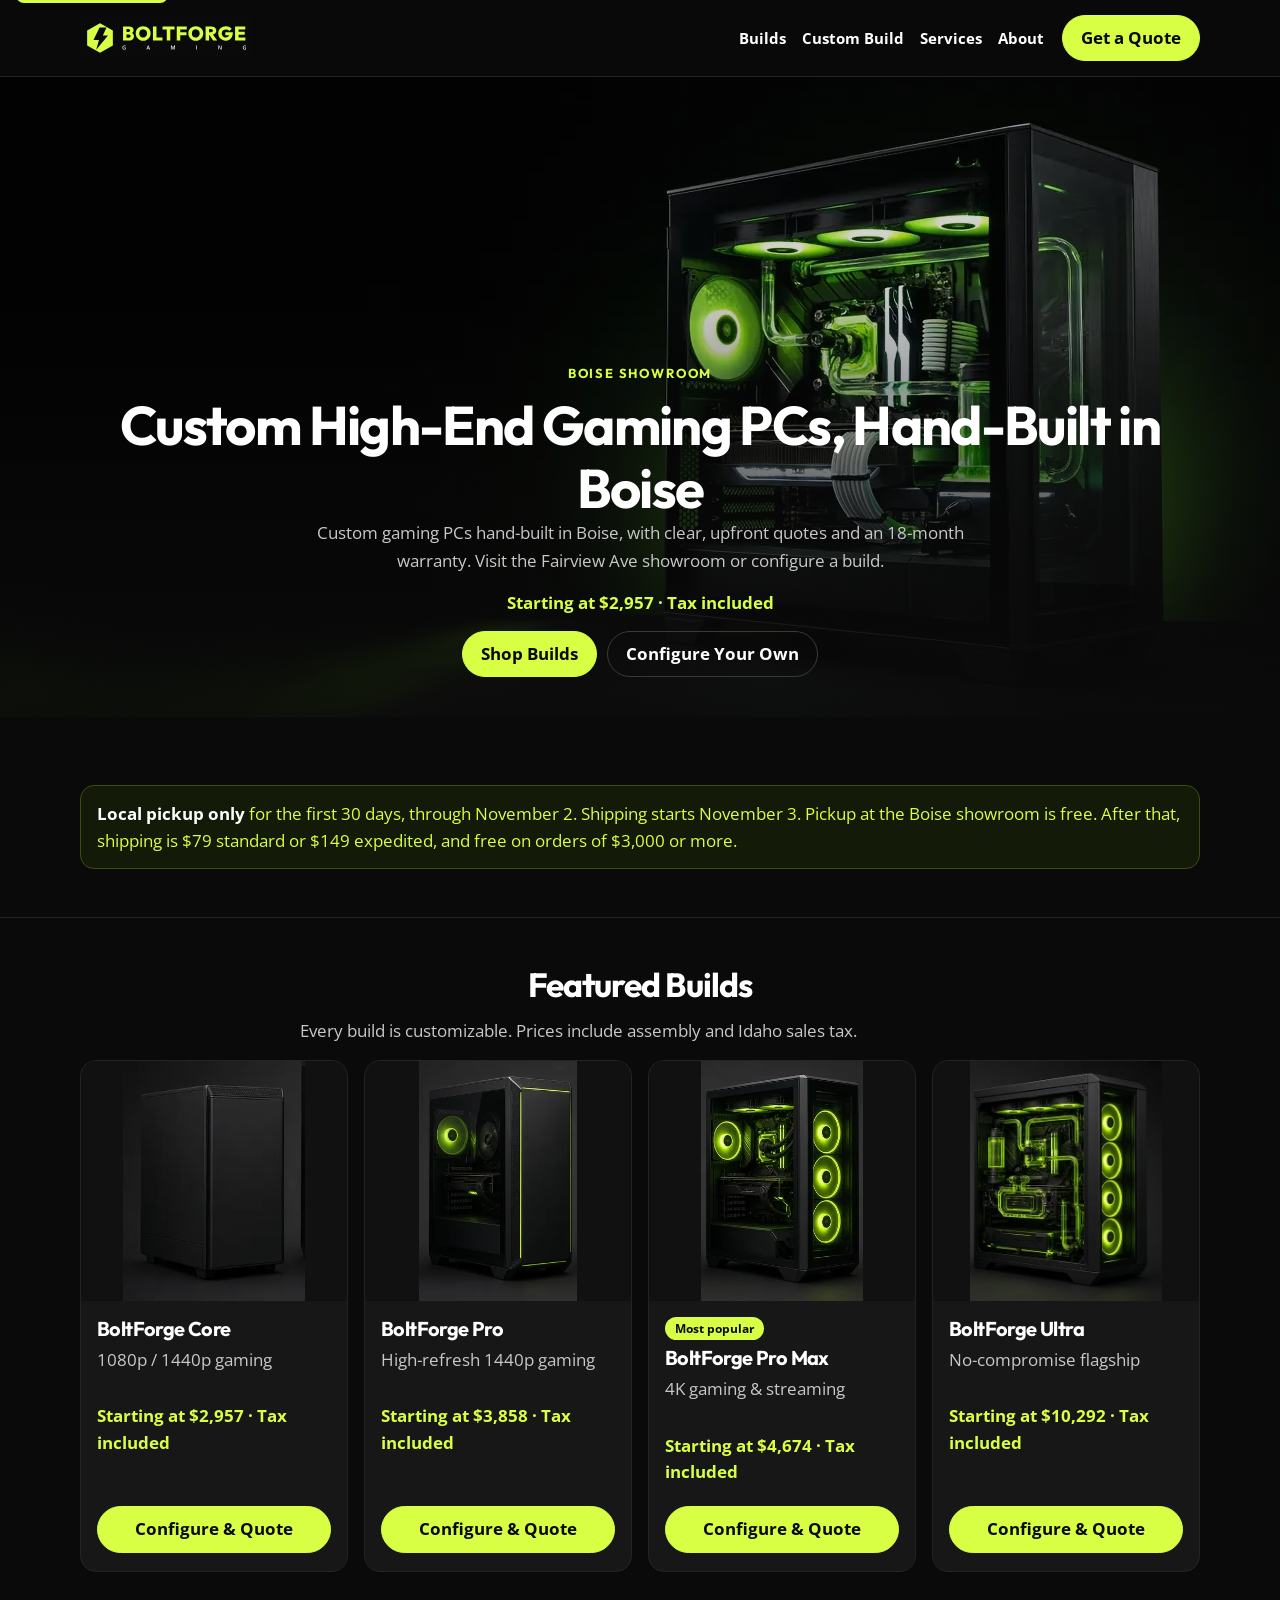
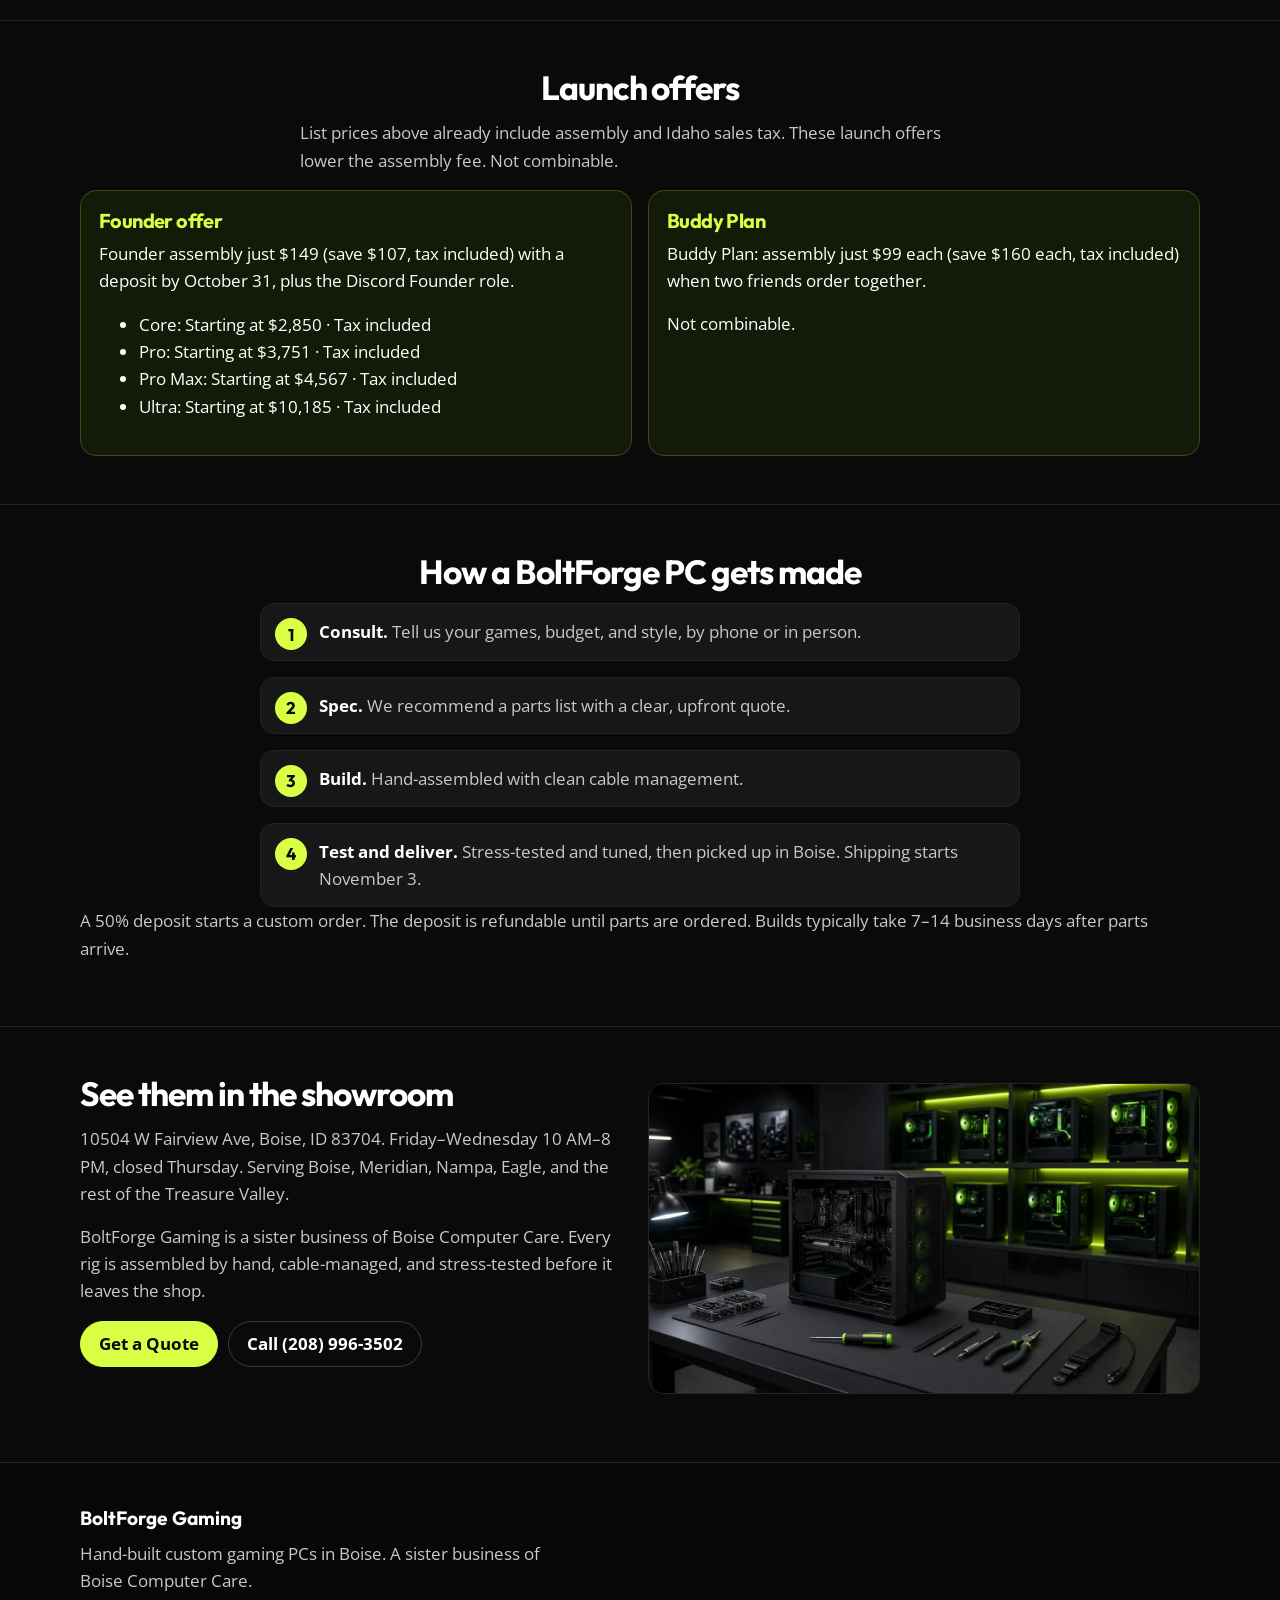
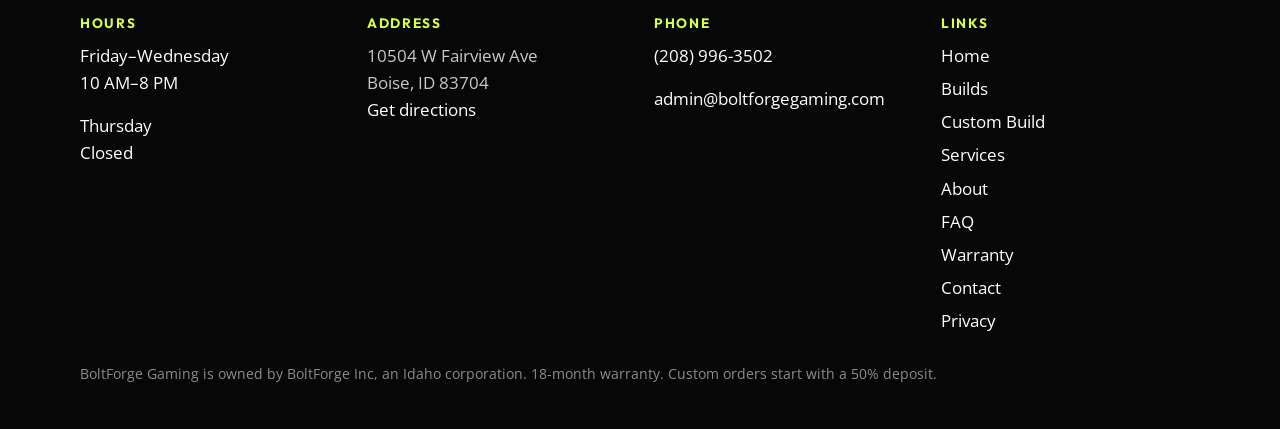
==== docs/index.html @ 4daea65a "Add the BoltForge coded preview site under docs. The five-page static preview is ready for GitHub Pa" ====
<!DOCTYPE html>
<html lang="en">
<head>
<meta charset="utf-8">
<meta name="viewport" content="width=device-width, initial-scale=1">
<meta name="robots" content="noindex">
<title>Custom Gaming PC Boise | BoltForge Gaming</title>
<meta name="description" content="Custom gaming PCs hand-built in Boise starting at $2,957, tax included, with clear, upfront quotes and an 18-month warranty. Visit our store or get a quote.">
<link rel="canonical" href="https://www.boltforgegaming.com/">
<meta property="og:title" content="BoltForge Gaming: Custom Gaming PCs Built in Boise">
<meta property="og:description" content="Custom gaming PCs hand-built in Boise starting at $2,957, tax included, with clear, upfront quotes and an 18-month warranty. Visit our store or get a quote.">
<meta property="og:url" content="https://www.boltforgegaming.com/">
<meta property="og:type" content="website">
<meta property="og:image" content="https://boltforgegaming.github.io/boltforge-media/img/hero.webp">
<meta name="theme-color" content="#0A0A0A">
<link rel="icon" href="img/favicon.svg" type="image/svg+xml">
<link rel="icon" href="img/favicon-32.png" type="image/png" sizes="32x32">
<link rel="icon" href="img/favicon-16.png" type="image/png" sizes="16x16">
<link rel="apple-touch-icon" href="img/favicon-180.png">
<link rel="preconnect" href="https://fonts.googleapis.com">
<link rel="preconnect" href="https://fonts.gstatic.com" crossorigin>
<link href="https://fonts.googleapis.com/css2?family=Open+Sans:wght@400;600;700&amp;family=Outfit:wght@600;700&amp;display=swap" rel="stylesheet">
<link rel="stylesheet" href="css/site.css">
<script type="application/ld+json">
{
  "@context": "https://schema.org",
  "@type": [
    "ComputerStore",
    "LocalBusiness"
  ],
  "@id": "https://www.boltforgegaming.com/#store",
  "name": "BoltForge Gaming",
  "description": "BoltForge Gaming designs and hand-builds custom high-end gaming PCs in Boise, Idaho, starting at $2,957, tax included, with clear, upfront quotes and an 18-month warranty. Shop online or visit our Fairview Ave showroom.",
  "url": "https://www.boltforgegaming.com/",
  "logo": "https://boltforgegaming.github.io/boltforge-media/img/icon-lime-on-dark.png",
  "image": [
    "https://boltforgegaming.github.io/boltforge-media/img/showroom.webp",
    "https://boltforgegaming.github.io/boltforge-media/img/hero.webp",
    "https://boltforgegaming.github.io/boltforge-media/img/lineup.webp"
  ],
  "telephone": "+1-208-996-3502",
  "email": "admin@boltforgegaming.com",
  "address": {
    "@type": "PostalAddress",
    "streetAddress": "10504 W Fairview Ave",
    "addressLocality": "Boise",
    "addressRegion": "ID",
    "postalCode": "83704",
    "addressCountry": "US"
  },
  "geo": {
    "@type": "GeoCoordinates",
    "latitude": 43.6201264,
    "longitude": -116.3130941
  },
  "hasMap": "https://www.google.com/maps/search/?api=1&query=10504+W+Fairview+Ave+Boise+ID+83704",
  "openingHoursSpecification": [
    {
      "@type": "OpeningHoursSpecification",
      "dayOfWeek": [
        "Friday",
        "Saturday",
        "Sunday",
        "Monday",
        "Tuesday",
        "Wednesday"
      ],
      "opens": "10:00",
      "closes": "20:00"
    }
  ],
  "priceRange": "$$$",
  "areaServed": [
    {
      "@type": "City",
      "name": "Boise",
      "containedInPlace": {
        "@type": "State",
        "name": "Idaho"
      }
    },
    {
      "@type": "City",
      "name": "Meridian",
      "containedInPlace": {
        "@type": "State",
        "name": "Idaho"
      }
    },
    {
      "@type": "City",
      "name": "Nampa",
      "containedInPlace": {
        "@type": "State",
        "name": "Idaho"
      }
    },
    {
      "@type": "City",
      "name": "Eagle",
      "containedInPlace": {
        "@type": "State",
        "name": "Idaho"
      }
    },
    {
      "@type": "City",
      "name": "Caldwell",
      "containedInPlace": {
        "@type": "State",
        "name": "Idaho"
      }
    },
    {
      "@type": "City",
      "name": "Kuna",
      "containedInPlace": {
        "@type": "State",
        "name": "Idaho"
      }
    },
    {
      "@type": "City",
      "name": "Star",
      "containedInPlace": {
        "@type": "State",
        "name": "Idaho"
      }
    },
    {
      "@type": "City",
      "name": "Garden City",
      "containedInPlace": {
        "@type": "State",
        "name": "Idaho"
      }
    },
    {
      "@type": "Place",
      "name": "Treasure Valley, Idaho"
    },
    {
      "@type": "State",
      "name": "Idaho"
    }
  ],
  "hasOfferCatalog": {
    "@type": "OfferCatalog",
    "name": "Custom Gaming PCs & Services",
    "itemListElement": [
      {
        "@type": "OfferCatalog",
        "name": "Featured Builds",
        "itemListElement": [
          {
            "@type": "Offer",
            "priceSpecification": {
              "@type": "PriceSpecification",
              "minPrice": 2957,
              "priceCurrency": "USD",
              "valueAddedTaxIncluded": true
            },
            "itemOffered": {
              "@type": "Product",
              "name": "BoltForge Core",
              "description": "Entry 1080p / 1440p gaming PC. Customizable."
            }
          },
          {
            "@type": "Offer",
            "priceSpecification": {
              "@type": "PriceSpecification",
              "minPrice": 3858,
              "priceCurrency": "USD",
              "valueAddedTaxIncluded": true
            },
            "itemOffered": {
              "@type": "Product",
              "name": "BoltForge Pro",
              "description": "High-refresh 1440p gaming PC. Customizable."
            }
          },
          {
            "@type": "Offer",
            "priceSpecification": {
              "@type": "PriceSpecification",
              "minPrice": 4674,
              "priceCurrency": "USD",
              "valueAddedTaxIncluded": true
            },
            "itemOffered": {
              "@type": "Product",
              "name": "BoltForge Pro Max",
              "description": "4K gaming & streaming PC. Customizable."
            }
          },
          {
            "@type": "Offer",
            "priceSpecification": {
              "@type": "PriceSpecification",
              "minPrice": 10292,
              "priceCurrency": "USD",
              "valueAddedTaxIncluded": true
            },
            "itemOffered": {
              "@type": "Product",
              "name": "BoltForge Ultra",
              "description": "No-compromise flagship gaming PC. Customizable."
            }
          }
        ]
      },
      {
        "@type": "Offer",
        "itemOffered": {
          "@type": "Service",
          "name": "Custom Gaming PC Build",
          "description": "Consult, spec, hand-build and stress-test a custom gaming PC. Starting at $2,957, tax included, with clear, upfront quotes and an 18-month warranty."
        }
      },
      {
        "@type": "Offer",
        "itemOffered": {
          "@type": "Service",
          "name": "Gaming Tower Builds"
        }
      },
      {
        "@type": "Offer",
        "itemOffered": {
          "@type": "Service",
          "name": "Small Form Factor PC Builds"
        }
      },
      {
        "@type": "Offer",
        "itemOffered": {
          "@type": "Service",
          "name": "Streaming & Creator PC Builds"
        }
      },
      {
        "@type": "Offer",
        "itemOffered": {
          "@type": "Service",
          "name": "PC Upgrades & Service"
        }
      },
      {
        "@type": "Offer",
        "itemOffered": {
          "@type": "Service",
          "name": "In-Store Build Consultation",
          "description": "Talk through games, budget and style with a builder at the Boise showroom."
        }
      }
    ]
  },
  "sameAs": []
}
</script>
<script type="application/ld+json">
{
  "@context": "https://schema.org",
  "@type": "WebSite",
  "@id": "https://www.boltforgegaming.com/#website",
  "name": "BoltForge Gaming",
  "url": "https://www.boltforgegaming.com/",
  "publisher": {
    "@id": "https://www.boltforgegaming.com/#store"
  },
  "inLanguage": "en-US"
}
</script>
</head>
<body>
<a class="skip" href="#content">Skip to content</a>
<header class="site-header">
  <div class="wrap nav">
    <a class="logo" href="index.html"><img src="img/logo.svg" alt="BoltForge Gaming" width="171" height="40"></a>
    <nav class="nav-links" aria-label="Primary">
      <a href="builds.html">Builds</a><a href="custom-build.html">Custom Build</a><a href="services.html">Services</a><a href="about.html">About</a>
    </nav>
    <a class="btn nav-cta" href="about.html#contact">Get a Quote</a>
  </div>
</header>
<main id="content">
<section class="hero">
  <img src="img/hero.webp" alt="White gaming PC with lime accents on a desk in the BoltForge showroom" width="1280" height="720" fetchpriority="high">
  <div class="scrim"></div>
  <div class="wrap">
    <p class="kicker">Boise showroom</p>
    <h1>Custom High-End Gaming PCs, Hand-Built in Boise</h1>
    <p class="lede">Custom gaming PCs hand-built in Boise, with clear, upfront quotes and an 18-month warranty. Visit the Fairview Ave showroom or configure a build.</p>
    <p class="price center">Starting at $2,957 · Tax included</p>
    <div class="actions">
      <a class="btn" href="builds.html">Shop Builds</a>
      <a class="btn ghost" href="custom-build.html">Configure Your Own</a>
    </div>
  </div>
</section>
<section class="band">
  <div class="wrap">
    <p class="notice"><strong>Local pickup only</strong> for the first 30 days, through November 2. Shipping starts November 3. Pickup at the Boise showroom is free. After that, shipping is $79 standard or $149 expedited, and free on orders of $3,000 or more.</p>
  </div>
</section>
<section class="band" id="builds">
  <div class="wrap">
    <h2 class="center">Featured Builds</h2>
    <p class="lede">Every build is customizable. Prices include assembly and Idaho sales tax.</p>
    <div class="grid-4">
      <article class="card">
  <img class="tier-photo" src="img/tier-core.webp" alt="White BoltForge Core gaming PC with lime accents" width="272" height="360" loading="lazy">
  <div class="body">
    
    <h3>BoltForge Core</h3>
    <p class="muted">1080p / 1440p gaming</p>
    <p class="price">Starting at $2,957 · Tax included</p>
    <a class="btn" href="custom-build.html">Configure &amp; Quote</a>
  </div>
</article>
<article class="card">
  <img class="tier-photo" src="img/tier-pro.webp" alt="Black BoltForge Pro gaming PC" width="278" height="420" loading="lazy">
  <div class="body">
    
    <h3>BoltForge Pro</h3>
    <p class="muted">High-refresh 1440p gaming</p>
    <p class="price">Starting at $3,858 · Tax included</p>
    <a class="btn" href="custom-build.html">Configure &amp; Quote</a>
  </div>
</article>
<article class="card">
  <img class="tier-photo" src="img/tier-pro-max.webp" alt="BoltForge Pro Max gaming PC with a glass side panel" width="302" height="450" loading="lazy">
  <div class="body">
    <span class="tag">Most popular</span>
    <h3>BoltForge Pro Max</h3>
    <p class="muted">4K gaming &amp; streaming</p>
    <p class="price">Starting at $4,674 · Tax included</p>
    <a class="btn" href="custom-build.html">Configure &amp; Quote</a>
  </div>
</article>
<article class="card">
  <img class="tier-photo" src="img/tier-ultra.webp" alt="BoltForge Ultra gaming PC in a curved glass case" width="422" height="530" loading="lazy">
  <div class="body">
    
    <h3>BoltForge Ultra</h3>
    <p class="muted">No-compromise flagship</p>
    <p class="price">Starting at $10,292 · Tax included</p>
    <a class="btn" href="custom-build.html">Configure &amp; Quote</a>
  </div>
</article>
    </div>
  </div>
</section>
<section class="band">
  <div class="wrap">
    <h2 class="center">Launch offers</h2>
    <p class="lede">List prices above already include assembly and Idaho sales tax. These launch offers lower the assembly fee. Not combinable.</p>
    <div class="offer-grid">
  <article class="offer">
    <h3>Founder offer</h3>
    <p>Founder assembly just $149 (save $107, tax included) with a deposit by October 31, plus the Discord Founder role.</p>
    <ul>
      <li>Core: Starting at $2,850 · Tax included</li>
<li>Pro: Starting at $3,751 · Tax included</li>
<li>Pro Max: Starting at $4,567 · Tax included</li>
<li>Ultra: Starting at $10,185 · Tax included</li>
    </ul>
  </article>
  <article class="offer">
    <h3>Buddy Plan</h3>
    <p>Buddy Plan: assembly just $99 each (save $160 each, tax included) when two friends order together.</p>
    <p>Not combinable.</p>
  </article>
</div>
  </div>
</section>
<section class="band">
  <div class="wrap">
    <h2 class="center">How a BoltForge PC gets made</h2>
    <ol class="steps">
      <li><strong>Consult.</strong> Tell us your games, budget, and style, by phone or in person.</li>
      <li><strong>Spec.</strong> We recommend a parts list with a clear, upfront quote.</li>
      <li><strong>Build.</strong> Hand-assembled with clean cable management.</li>
      <li><strong>Test and deliver.</strong> Stress-tested and tuned, then picked up in Boise. Shipping starts November 3.</li>
    </ol>
    <p class="muted">A 50% deposit starts a custom order. The deposit is refundable until parts are ordered. Builds typically take 7–14 business days after parts arrive.</p>
  </div>
</section>
<section class="band">
  <div class="wrap grid-2">
    <div>
      <h2>See them in the showroom</h2>
      <p class="muted">10504 W Fairview Ave, Boise, ID 83704. Friday–Wednesday 10 AM–8 PM, closed Thursday. Serving Boise, Meridian, Nampa, Eagle, and the rest of the Treasure Valley.</p>
      <p class="muted">BoltForge Gaming is a sister business of Boise Computer Care. Every rig is assembled by hand, cable-managed, and stress-tested before it leaves the shop.</p>
      <div class="actions left">
        <a class="btn" href="about.html#contact">Get a Quote</a>
        <a class="btn ghost" href="tel:+12089963502">Call (208) 996-3502</a>
      </div>
    </div>
    <img class="wide-photo" src="img/showroom.webp" alt="BoltForge Gaming showroom with gaming PCs on a long display counter" width="1280" height="720" loading="lazy">
  </div>
</section>
</main>
<footer class="site-footer">
  <div class="wrap">
    <p class="footer-brand"><strong>BoltForge Gaming</strong> Hand-built custom gaming PCs in Boise. A sister business of Boise Computer Care.</p>
    <div class="footer-grid">
      <div>
        <h2>Hours</h2>
        <p>Friday–Wednesday<br>10 AM–8 PM</p>
        <p>Thursday<br>Closed</p>
      </div>
      <div>
        <h2>Address</h2>
        <address>10504 W Fairview Ave<br>Boise, ID 83704</address>
        <p><a href="https://www.google.com/maps/search/?api=1&amp;query=10504+W+Fairview+Ave+Boise+ID+83704">Get directions</a></p>
      </div>
      <div>
        <h2>Phone</h2>
        <p><a href="tel:+12089963502">(208) 996-3502</a></p>
        <p><a href="mailto:admin@boltforgegaming.com">admin@boltforgegaming.com</a></p>
      </div>
      <div>
        <h2>Links</h2>
        <ul>
          <li><a href="index.html">Home</a></li>
          <li><a href="builds.html">Builds</a></li>
          <li><a href="custom-build.html">Custom Build</a></li>
          <li><a href="services.html">Services</a></li>
          <li><a href="about.html#about">About</a></li>
          <li><a href="about.html#faq">FAQ</a></li>
          <li><a href="about.html#warranty">Warranty</a></li>
          <li><a href="about.html#contact">Contact</a></li>
          <li><a href="about.html#privacy">Privacy</a></li>
        </ul>
      </div>
    </div>
    <p class="footer-fine">BoltForge Gaming is owned by BoltForge Inc, an Idaho corporation. 18-month warranty. Custom orders start with a 50% deposit.</p>
  </div>
</footer>
</body>
</html>
---- docs/css/site.css ----
:root {
  --bg: #0A0A0A;
  --lime: #D8FF44;
  --lime-ink: #0A0A0A;
  --card: #171717;
  --line: #242424;
  --text: #ffffff;
  --muted: #c8c8c8;
  --dim: #8d8d8d;
  --max: 1120px;
  --header: 76px;
  --font: "Open Sans", "Segoe UI", sans-serif;
  --display: Outfit, "Avenir Next", "Segoe UI", sans-serif;
}

*,
*::before,
*::after {
  box-sizing: border-box;
}

html {
  scroll-behavior: smooth;
}

body {
  margin: 0;
  background: var(--bg);
  color: var(--text);
  font-family: var(--font);
  font-size: 17px;
  line-height: 1.6;
}

img {
  max-width: 100%;
  height: auto;
  display: block;
}

a {
  color: var(--lime);
}

a:hover {
  color: #fff;
}

:focus-visible {
  outline: 2px solid var(--lime);
  outline-offset: 3px;
}

::selection {
  background: var(--lime);
  color: var(--lime-ink);
}

.skip {
  position: absolute;
  left: 16px;
  top: -40px;
  background: var(--lime);
  color: var(--lime-ink);
  padding: 8px 12px;
  z-index: 40;
  border-radius: 8px;
  font-weight: 700;
  text-decoration: none;
}

.skip:focus {
  top: 12px;
}

.wrap {
  width: min(var(--max), calc(100% - 32px));
  margin-inline: auto;
}

h1,
h2,
h3,
h4 {
  font-family: var(--display);
  font-weight: 700;
  letter-spacing: -0.03em;
  line-height: 1.15;
  color: var(--text);
}

h1 {
  margin: 0;
  font-size: clamp(2rem, 5vw, 3.4rem);
}

h2 {
  margin: 0 0 12px;
  font-size: clamp(1.5rem, 3vw, 2.1rem);
}

h3 {
  margin: 0 0 8px;
  font-size: 1.25rem;
}

p {
  margin: 0 0 16px;
}

.muted {
  color: var(--muted);
}

.center {
  text-align: center;
}

.lede {
  max-width: 68ch;
  margin-inline: auto;
  color: var(--muted);
}

.site-header {
  position: sticky;
  top: 0;
  z-index: 30;
  background: rgba(10, 10, 10, 0.94);
  border-bottom: 1px solid var(--line);
  backdrop-filter: blur(10px);
}

.nav {
  display: flex;
  flex-wrap: wrap;
  align-items: center;
  gap: 12px 18px;
  min-height: var(--header);
  padding: 10px 0;
}

.logo {
  display: block;
  line-height: 0;
}

.logo img {
  height: 40px;
  width: auto;
}

.nav-links {
  display: flex;
  flex-wrap: wrap;
  gap: 6px 16px;
  margin-left: auto;
  align-items: center;
}

.nav-links a {
  color: #fff;
  text-decoration: none;
  font-weight: 700;
  font-size: 15px;
}

.nav-links a[aria-current="page"],
.nav-links a:hover {
  color: var(--lime);
}

.nav-cta {
  text-decoration: none;
}

.btn {
  display: inline-block;
  background: var(--lime);
  color: var(--lime-ink);
  font-weight: 700;
  text-decoration: none;
  border-radius: 999px;
  padding: 12px 18px;
  border: 1px solid var(--lime);
  line-height: 1.2;
}

.btn:hover,
.btn:focus {
  background: #fff;
  border-color: #fff;
  color: var(--lime-ink);
}

.btn.ghost {
  background: transparent;
  color: #fff;
  border-color: #3a3a3a;
}

.btn.ghost:hover,
.btn.ghost:focus {
  border-color: var(--lime);
  color: var(--lime);
  background: transparent;
}

.actions {
  display: flex;
  flex-wrap: wrap;
  gap: 10px;
  justify-content: center;
  margin-top: 8px;
}

.actions.left {
  justify-content: flex-start;
}

.hero {
  position: relative;
  display: grid;
  align-items: end;
  min-height: 640px;
  overflow: hidden;
}

.hero img {
  position: absolute;
  inset: 0;
  width: 100%;
  height: 100%;
  object-fit: cover;
  object-position: center 40%;
}

.hero .scrim {
  position: absolute;
  inset: 0;
  background:
    linear-gradient(to top, rgba(10, 10, 10, 0.94) 0%, rgba(10, 10, 10, 0.62) 34%, rgba(10, 10, 10, 0.18) 68%);
}

.hero .wrap {
  position: relative;
  padding: 48px 0 40px;
  text-align: center;
}

.kicker {
  color: var(--lime);
  font-family: var(--display);
  font-weight: 700;
  letter-spacing: 0.14em;
  text-transform: uppercase;
  font-size: 13px;
  margin-bottom: 10px;
}

.price {
  color: var(--lime);
  font-weight: 700;
  font-size: 1.05rem;
  margin: 8px 0 14px;
}

.page-head {
  padding: 48px 0 8px;
  text-align: center;
}

.page-head h1 {
  text-align: center;
}

.band {
  padding: 48px 0;
}

.band + .band {
  border-top: 1px solid var(--line);
}

.notice {
  background: #141a08;
  border: 1px solid #3c4d12;
  color: var(--lime);
  border-radius: 14px;
  padding: 14px 16px;
  margin: 20px 0 0;
}

.notice strong {
  color: #fff;
}

.grid-4,
.grid-2,
.offer-grid,
.footer-grid,
.steps {
  display: grid;
  gap: 16px;
}

.card {
  background: var(--card);
  border: 1px solid var(--line);
  border-radius: 16px;
  overflow: hidden;
  display: flex;
  flex-direction: column;
}

.card .body {
  padding: 16px 16px 18px;
  display: flex;
  flex-direction: column;
  gap: 6px;
  flex: 1;
}

.card h3 {
  margin: 0;
}

.tier-photo {
  width: 100%;
  height: 220px;
  object-fit: contain;
  background: #111;
}

.wide-photo {
  width: 100%;
  border-radius: 16px;
  border: 1px solid var(--line);
  margin: 8px 0 20px;
}

.tag {
  display: inline-block;
  width: max-content;
  background: var(--lime);
  color: var(--lime-ink);
  font-size: 12px;
  font-weight: 700;
  border-radius: 999px;
  padding: 2px 10px;
}

.card ul,
.prose ul {
  margin: 0 0 12px;
  padding-left: 1.2rem;
  color: var(--muted);
}

.card li,
.prose li {
  margin-bottom: 6px;
}

.card .btn {
  margin-top: auto;
  text-align: center;
}

.offer {
  background: #141a08;
  border: 1px solid #3c4d12;
  border-radius: 16px;
  padding: 18px;
}

.offer h3 {
  color: var(--lime);
}

.steps {
  list-style: none;
  margin: 0 auto;
  padding: 0;
  max-width: 760px;
  counter-reset: step;
}

.steps li {
  background: var(--card);
  border: 1px solid var(--line);
  border-radius: 14px;
  padding: 14px 14px 14px 58px;
  position: relative;
  color: var(--muted);
}

.steps li::before {
  counter-increment: step;
  content: counter(step);
  position: absolute;
  left: 14px;
  top: 14px;
  width: 32px;
  height: 32px;
  border-radius: 50%;
  background: var(--lime);
  color: var(--lime-ink);
  font-family: var(--display);
  font-weight: 700;
  display: grid;
  place-items: center;
}

.steps strong {
  color: #fff;
}

address {
  font-style: normal;
  color: var(--muted);
}

.faq h3 {
  margin-top: 22px;
}

.faq h3.group {
  margin-top: 32px;
  color: var(--lime);
  font-size: 0.95rem;
  letter-spacing: 0.08em;
  text-transform: uppercase;
}

.map {
  position: relative;
  width: 100%;
  padding-bottom: 56.25%;
  height: 0;
  overflow: hidden;
  border-radius: 16px;
  border: 1px solid var(--line);
  margin-top: 8px;
}

.map iframe {
  position: absolute;
  inset: 0;
  width: 100%;
  height: 100%;
  border: 0;
}

#walkin {
  display: none;
}

#walkin:target {
  display: block;
}

section[id] {
  scroll-margin-top: 88px;
}

.form-slot {
  margin: 12px 0 24px;
  overflow: auto;
}

.site-footer {
  border-top: 1px solid var(--line);
  padding: 40px 0 28px;
  background: #070707;
}

.footer-brand {
  margin-bottom: 22px;
  max-width: 46ch;
  color: var(--muted);
}

.footer-brand strong {
  display: block;
  color: #fff;
  font-family: var(--display);
  font-size: 1.2rem;
  margin-bottom: 6px;
}

.footer-grid h2 {
  font-size: 0.85rem;
  letter-spacing: 0.12em;
  text-transform: uppercase;
  color: var(--lime);
  margin-bottom: 10px;
}

.footer-grid a {
  color: #fff;
  text-decoration: none;
}

.footer-grid a:hover {
  color: var(--lime);
}

.footer-grid ul {
  list-style: none;
  margin: 0;
  padding: 0;
}

.footer-grid li {
  margin-bottom: 6px;
}

.footer-fine {
  margin-top: 22px;
  color: var(--dim);
  font-size: 14px;
}

.bf-config .bf-summary {
  top: 88px;
}

@media (min-width: 700px) {
  .wrap {
    width: min(var(--max), calc(100% - 48px));
  }

  .grid-2,
  .offer-grid {
    grid-template-columns: 1fr 1fr;
  }

  .footer-grid {
    grid-template-columns: repeat(4, 1fr);
    gap: 28px;
  }

  .tier-photo {
    height: 240px;
  }
}

@media (min-width: 1000px) {
  .grid-4 {
    grid-template-columns: repeat(4, 1fr);
  }
}

@media (max-width: 720px) {
  .nav-links,
  .nav-cta {
    margin-left: 0;
  }

  .hero {
    min-height: 520px;
  }
}

/* zoho-forms */

					html,body{
						margin: 0px;
					}
					.formsubmit.zcwf_button{
						color: white !important;
						background: transparent linear-gradient(0deg, #0279FF 0%, #00A3F3 100%);
					}
					#crmWebToEntityForm.zcwf_lblLeft{
						width: 100%;
						padding: 25px;
						margin: 0 auto;
						box-sizing: border-box;
					}
					#crmWebToEntityForm.zcwf_lblLeft *{
						box-sizing: border-box;
					}
					#crmWebToEntityForm{
						text-align: left;
					}
					#crmWebToEntityForm *{
						direction: ltr;
					}
					.zcwf_lblLeft .zcwf_title{
						word-wrap: break-word;
						padding: 0px 6px 10px;
						font-weight: bold }
					.zcwf_lblLeft.cpT_primaryBtn:hover{
						background: linear-gradient(#02acff 0,#006be4 100%)no-repeat padding-box !important;
						box-shadow: 0 -2px 0 0  #0159b9 inset !important;
						border: 0 !important;
						color:  #fff !important;
						outline: 0 !important;
					}
					.zcwf_lblLeft .zcwf_col_fld input[ type  = text], input[ type  = password], .zcwf_lblLeft .zcwf_col_fld textarea{
						width: 60%;
						border: 1px solid  #c0c6cc !important;
						resize: vertical;
						border-radius: 2px;
						float: left;
					}
					.zcwf_lblLeft .zcwf_col_lab{
						width: 30%;
						word-break: break-word;
						padding: 0px 6px 0px;
						margin-right: 10px;
						margin-top: 5px;
						float: left;
						min-height: 1px;
					}
					.zcwf_lblLeft .zcwf_col_fld{
						float: left;
						width: 68%;
						padding: 0px 6px 0px;
						position: relative;
						margin-top: 5px;
					}
					.zcwf_lblLeft .zcwf_privacy{
						padding: 6px;
					}
					.zcwf_lblLeft .wfrm_fld_dpNn{
						display: none;
					}
					.dIB{
						display: inline-block;
					}
					.zcwf_lblLeft .zcwf_col_fld_slt{
						width: 60%;
						border: 1px solid  #ccc;
						background:  #fff;
						border-radius: 4px;
						font-size: 12px;
						float: left;
						resize: vertical;
						padding: 2px 5px;
					}
					.zcwf_lblLeft .zcwf_row:after, .zcwf_lblLeft .zcwf_col_fld:after{
						content: '';
						display: table;
						clear: both;
					}
					.zcwf_lblLeft .zcwf_col_help{
						float: left;
						margin-left: 7px;
						font-size: 12px;
						max-width: 35%;
						word-break: break-word;
					}
					.zcwf_lblLeft .zcwf_help_icon{
						cursor: pointer;
						width: 16px;
						height: 16px;
						display: inline-block;
						background:  #fff;
						border: 1px solid  #c0c6cc;
						color:  #c1c1c1;
						text-align: center;
						font-size: 11px;
						line-height: 16px;
						font-weight: bold;
						border-radius: 50%;
					}
					.zcwf_lblLeft .zcwf_row{
						margin: 15px 0px;
					}
					.zcwf_lblLeft .formsubmit{
						margin-right: 5px;
						cursor: pointer;
						color:  #313949;
						font-size: 12px;
					}
					.zcwf_lblLeft .zcwf_privacy_txt{
						width: 90%;
						color: rgb(0, 0, 0);
						font-size: 12px;
						font-family: Arial;
						display: inline-block;
						vertical-align: top;
						color:  #313949;
						padding-top: 2px;
						margin-left: 6px;
					}
					.zcwf_lblLeft .zcwf_button{
						font-size: 12px;
						color:  #313949;
						border: 1px solid  #c0c6cc;
						padding: 3px 9px;
						border-radius: 4px;
						cursor: pointer;
						max-width: 120px;
						overflow: hidden;
						text-overflow: ellipsis;
						white-space: nowrap;
					}
					.zcwf_lblLeft .zcwf_tooltip_over{
						position: relative;
					}
					.zcwf_lblLeft .zcwf_tooltip_ctn{
						position: absolute;
						background:  #dedede;
						padding: 3px 6px;
						top: 3px;
						border-radius: 4px;
						word-break: break-word;
						min-width: 100px;
						max-width: 150px;
						color:  #313949;
						z-index: 100;
					}
					.zcwf_lblLeft .zcwf_ckbox{
						float: left;
					}
					.zcwf_lblLeft .zcwf_file{
						width: 55%;
						box-sizing: border-box;
						float: left;
					}
					.cBoth:after{
						content: '';
						display: block;
						clear: both;
					}
					@media all and  (max-width: 600px){
						.zcwf_lblLeft .zcwf_col_lab, .zcwf_lblLeft .zcwf_col_fld{
							width: auto;
							float: none !important;
						}
						.zcwf_lblLeft .zcwf_col_help{
							width: 40%;
						}
					}
				

					/* BoltForge dark theme - scoped to the Zoho wrapper; safe to re-generate */
					#crmWebToEntityForm.crmWebToEntityForm{
						background: #0A0A0A !important;
						background-color: #0A0A0A !important;
						color: #FFFFFF !important;
						padding: 24px !important;
						border-radius: 12px;
						font-family: 'Inter', system-ui, -apple-system, 'Segoe UI', Roboto, sans-serif;
						box-sizing: border-box;
					}
					#crmWebToEntityForm.crmWebToEntityForm *{
						box-sizing: border-box;
					}
					#crmWebToEntityForm.crmWebToEntityForm .zcwf_title{
						color: #FFFFFF !important;
						font-family: inherit !important;
						font-size: 24px;
						line-height: 1.25;
						padding: 0 0 8px !important;
						background: transparent !important;
					}
					#crmWebToEntityForm.crmWebToEntityForm .zcwf_col_lab,
					#crmWebToEntityForm.crmWebToEntityForm .zcwf_col_lab label{
						color: #FFFFFF !important;
						font-family: inherit !important;
						font-size: 14px !important;
						font-weight: 500;
						line-height: 1.4;
					}
					#crmWebToEntityForm.crmWebToEntityForm .zcwf_col_lab span{
						color: #FF6B6B !important;
					}
					#crmWebToEntityForm.crmWebToEntityForm .zcwf_row{
						margin: 14px 0;
					}
					#crmWebToEntityForm.crmWebToEntityForm .zcwf_col_lab{
						width: 30%;
						margin-right: 0;
						margin-top: 10px;
						padding: 0 8px 0 0;
					}
					#crmWebToEntityForm.crmWebToEntityForm .zcwf_col_fld{
						width: 70%;
						padding: 0;
						margin-top: 0;
					}
					#crmWebToEntityForm.crmWebToEntityForm .zcwf_col_fld input[type=text],
					#crmWebToEntityForm.crmWebToEntityForm .zcwf_col_fld input[type=email],
					#crmWebToEntityForm.crmWebToEntityForm .zcwf_col_fld input[type=tel],
					#crmWebToEntityForm.crmWebToEntityForm .zcwf_col_fld textarea,
					#crmWebToEntityForm.crmWebToEntityForm .zcwf_col_fld select,
					#crmWebToEntityForm.crmWebToEntityForm .zcwf_col_fld .zcwf_col_fld_slt{
						width: 100% !important;
						max-width: 100%;
						float: none !important;
						box-sizing: border-box !important;
						background: #141414 !important;
						background-color: #141414 !important;
						color: #FFFFFF !important;
						border: 1px solid #333 !important;
						border-radius: 8px !important;
						padding: 10px !important;
						font-family: inherit !important;
						font-size: 16px !important; /* 16px stops iOS zoom-on-focus */
						outline: none;
					}
					#crmWebToEntityForm.crmWebToEntityForm .zcwf_col_fld textarea{
						min-height: 110px;
					}
					#crmWebToEntityForm.crmWebToEntityForm .zcwf_col_fld select option{
						background: #141414;
						color: #FFFFFF;
					}
					#crmWebToEntityForm.crmWebToEntityForm .zcwf_col_fld input[type=text]:focus,
					#crmWebToEntityForm.crmWebToEntityForm .zcwf_col_fld input[type=email]:focus,
					#crmWebToEntityForm.crmWebToEntityForm .zcwf_col_fld input[type=tel]:focus,
					#crmWebToEntityForm.crmWebToEntityForm .zcwf_col_fld textarea:focus,
					#crmWebToEntityForm.crmWebToEntityForm .zcwf_col_fld select:focus{
						border-color: #D8FF44 !important;
						box-shadow: 0 0 0 1px #D8FF44;
					}
					#crmWebToEntityForm.crmWebToEntityForm ::placeholder{
						color: #CCCCCC;
						opacity: 1;
					}
					#crmWebToEntityForm.crmWebToEntityForm .zcwf_col_fld input[type=checkbox]{
						width: 22px;
						height: 22px;
						margin: 8px 0 0;
						accent-color: #D8FF44;
						cursor: pointer;
					}
					#crmWebToEntityForm.crmWebToEntityForm .zcwf_row:has(input[type=checkbox]) .zcwf_col_lab,
					#crmWebToEntityForm.crmWebToEntityForm .zcwf_row:has(input[type=checkbox]) .zcwf_col_lab label,
					#crmWebToEntityForm.crmWebToEntityForm .zcwf_privacy_txt{
						color: #CCCCCC !important;
						font-weight: 400;
					}
					#crmWebToEntityForm.crmWebToEntityForm .zcwf_col_help{
						color: #CCCCCC;
					}
					#crmWebToEntityForm.crmWebToEntityForm .formsubmit.zcwf_button,
					#crmWebToEntityForm.crmWebToEntityForm input[type=submit].zcwf_button{
						background: #D8FF44 !important;
						color: #0A0A0A !important;
						font-weight: 700 !important;
						font-family: inherit !important;
						font-size: 16px !important;
						border: none !important;
						border-radius: 8px !important;
						padding: 12px 20px !important;
						max-width: none;
						box-shadow: none !important;
						margin: 0 8px 0 0;
					}
					#crmWebToEntityForm.crmWebToEntityForm .formsubmit.zcwf_button:hover,
					#crmWebToEntityForm.crmWebToEntityForm input[type=submit].zcwf_button:hover{
						background: #c6ee2f !important;
					}
					#crmWebToEntityForm.crmWebToEntityForm input[type=reset].zcwf_button{
						background: transparent !important;
						color: #999 !important;
						border: 1px solid #333 !important;
						border-radius: 8px !important;
						padding: 12px 16px !important;
						font-family: inherit !important;
						font-size: 14px !important;
					}
					#crmWebToEntityForm.crmWebToEntityForm input[type=reset].zcwf_button:hover{
						color: #CCCCCC !important;
					}
					/* keep Zoho-hidden rows hidden no matter what */
					#crmWebToEntityForm.crmWebToEntityForm .wfrm_fld_dpNn{
						display: none !important;
					}
					@media all and (max-width: 600px){
						#crmWebToEntityForm.crmWebToEntityForm{
							padding: 20px !important;
						}
						#crmWebToEntityForm.crmWebToEntityForm .zcwf_col_lab,
						#crmWebToEntityForm.crmWebToEntityForm .zcwf_col_fld{
							width: 100% !important;
							float: none !important;
							margin-top: 0;
							padding: 0;
						}
						#crmWebToEntityForm.crmWebToEntityForm .zcwf_col_lab{
							margin-bottom: 6px;
						}
						#crmWebToEntityForm.crmWebToEntityForm .formsubmit.zcwf_button{
							width: 100%;
							margin: 0 0 10px;
						}
						#crmWebToEntityForm.crmWebToEntityForm input[type=reset].zcwf_button{
							width: 100%;
							max-width: none;
						}
					}
				

					html,body{
						margin: 0px;
					}
					.formsubmit.zcwf_button{
						color: white !important;
						background: transparent linear-gradient(0deg, #0279FF 0%, #00A3F3 100%);
					}
					#wi-crmWebToEntityForm.zcwf_lblLeft{
						width: 100%;
						padding: 25px;
						margin: 0 auto;
						box-sizing: border-box;
					}
					#wi-crmWebToEntityForm.zcwf_lblLeft *{
						box-sizing: border-box;
					}
					#wi-crmWebToEntityForm{
						text-align: left;
					}
					#wi-crmWebToEntityForm *{
						direction: ltr;
					}
					.zcwf_lblLeft .zcwf_title{
						word-wrap: break-word;
						padding: 0px 6px 10px;
						font-weight: bold }
					.zcwf_lblLeft.cpT_primaryBtn:hover{
						background: linear-gradient(#02acff 0,#006be4 100%)no-repeat padding-box !important;
						box-shadow: 0 -2px 0 0  #0159b9 inset !important;
						border: 0 !important;
						color:  #fff !important;
						outline: 0 !important;
					}
					.zcwf_lblLeft .zcwf_col_fld input[ type  = text], input[ type  = password], .zcwf_lblLeft .zcwf_col_fld textarea{
						width: 60%;
						border: 1px solid  #c0c6cc !important;
						resize: vertical;
						border-radius: 2px;
						float: left;
					}
					.zcwf_lblLeft .zcwf_col_lab{
						width: 30%;
						word-break: break-word;
						padding: 0px 6px 0px;
						margin-right: 10px;
						margin-top: 5px;
						float: left;
						min-height: 1px;
					}
					.zcwf_lblLeft .zcwf_col_fld{
						float: left;
						width: 68%;
						padding: 0px 6px 0px;
						position: relative;
						margin-top: 5px;
					}
					.zcwf_lblLeft .zcwf_privacy{
						padding: 6px;
					}
					.zcwf_lblLeft .wfrm_fld_dpNn{
						display: none;
					}
					.dIB{
						display: inline-block;
					}
					.zcwf_lblLeft .zcwf_col_fld_slt{
						width: 60%;
						border: 1px solid  #ccc;
						background:  #fff;
						border-radius: 4px;
						font-size: 12px;
						float: left;
						resize: vertical;
						padding: 2px 5px;
					}
					.zcwf_lblLeft .zcwf_row:after, .zcwf_lblLeft .zcwf_col_fld:after{
						content: '';
						display: table;
						clear: both;
					}
					.zcwf_lblLeft .zcwf_col_help{
						float: left;
						margin-left: 7px;
						font-size: 12px;
						max-width: 35%;
						word-break: break-word;
					}
					.zcwf_lblLeft .zcwf_help_icon{
						cursor: pointer;
						width: 16px;
						height: 16px;
						display: inline-block;
						background:  #fff;
						border: 1px solid  #c0c6cc;
						color:  #c1c1c1;
						text-align: center;
						font-size: 11px;
						line-height: 16px;
						font-weight: bold;
						border-radius: 50%;
					}
					.zcwf_lblLeft .zcwf_row{
						margin: 15px 0px;
					}
					.zcwf_lblLeft .formsubmit{
						margin-right: 5px;
						cursor: pointer;
						color:  #313949;
						font-size: 12px;
					}
					.zcwf_lblLeft .zcwf_privacy_txt{
						width: 90%;
						color: rgb(0, 0, 0);
						font-size: 12px;
						font-family: Arial;
						display: inline-block;
						vertical-align: top;
						color:  #313949;
						padding-top: 2px;
						margin-left: 6px;
					}
					.zcwf_lblLeft .zcwf_button{
						font-size: 12px;
						color:  #313949;
						border: 1px solid  #c0c6cc;
						padding: 3px 9px;
						border-radius: 4px;
						cursor: pointer;
						max-width: 120px;
						overflow: hidden;
						text-overflow: ellipsis;
						white-space: nowrap;
					}
					.zcwf_lblLeft .zcwf_tooltip_over{
						position: relative;
					}
					.zcwf_lblLeft .zcwf_tooltip_ctn{
						position: absolute;
						background:  #dedede;
						padding: 3px 6px;
						top: 3px;
						border-radius: 4px;
						word-break: break-word;
						min-width: 100px;
						max-width: 150px;
						color:  #313949;
						z-index: 100;
					}
					.zcwf_lblLeft .zcwf_ckbox{
						float: left;
					}
					.zcwf_lblLeft .zcwf_file{
						width: 55%;
						box-sizing: border-box;
						float: left;
					}
					.cBoth:after{
						content: '';
						display: block;
						clear: both;
					}
					@media all and  (max-width: 600px){
						.zcwf_lblLeft .zcwf_col_lab, .zcwf_lblLeft .zcwf_col_fld{
							width: auto;
							float: none !important;
						}
						.zcwf_lblLeft .zcwf_col_help{
							width: 40%;
						}
					}
				

					/* BoltForge dark theme - scoped to the Zoho wrapper; safe to re-generate */
					#wi-crmWebToEntityForm.crmWebToEntityForm{
						background: #0A0A0A !important;
						background-color: #0A0A0A !important;
						color: #FFFFFF !important;
						padding: 24px !important;
						border-radius: 12px;
						font-family: 'Inter', system-ui, -apple-system, 'Segoe UI', Roboto, sans-serif;
						box-sizing: border-box;
					}
					#wi-crmWebToEntityForm.crmWebToEntityForm *{
						box-sizing: border-box;
					}
					#wi-crmWebToEntityForm.crmWebToEntityForm .zcwf_title{
						color: #FFFFFF !important;
						font-family: inherit !important;
						font-size: 24px;
						line-height: 1.25;
						padding: 0 0 8px !important;
						background: transparent !important;
					}
					#wi-crmWebToEntityForm.crmWebToEntityForm .zcwf_col_lab,
					#wi-crmWebToEntityForm.crmWebToEntityForm .zcwf_col_lab label{
						color: #FFFFFF !important;
						font-family: inherit !important;
						font-size: 14px !important;
						font-weight: 500;
						line-height: 1.4;
					}
					#wi-crmWebToEntityForm.crmWebToEntityForm .zcwf_col_lab span{
						color: #FF6B6B !important;
					}
					#wi-crmWebToEntityForm.crmWebToEntityForm .zcwf_row{
						margin: 14px 0;
					}
					#wi-crmWebToEntityForm.crmWebToEntityForm .zcwf_col_lab{
						width: 30%;
						margin-right: 0;
						margin-top: 10px;
						padding: 0 8px 0 0;
					}
					#wi-crmWebToEntityForm.crmWebToEntityForm .zcwf_col_fld{
						width: 70%;
						padding: 0;
						margin-top: 0;
					}
					#wi-crmWebToEntityForm.crmWebToEntityForm .zcwf_col_fld input[type=text],
					#wi-crmWebToEntityForm.crmWebToEntityForm .zcwf_col_fld input[type=email],
					#wi-crmWebToEntityForm.crmWebToEntityForm .zcwf_col_fld input[type=tel],
					#wi-crmWebToEntityForm.crmWebToEntityForm .zcwf_col_fld textarea,
					#wi-crmWebToEntityForm.crmWebToEntityForm .zcwf_col_fld select,
					#wi-crmWebToEntityForm.crmWebToEntityForm .zcwf_col_fld .zcwf_col_fld_slt{
						width: 100% !important;
						max-width: 100%;
						float: none !important;
						box-sizing: border-box !important;
						background: #141414 !important;
						background-color: #141414 !important;
						color: #FFFFFF !important;
						border: 1px solid #333 !important;
						border-radius: 8px !important;
						padding: 10px !important;
						font-family: inherit !important;
						font-size: 16px !important; /* 16px stops iOS zoom-on-focus */
						outline: none;
					}
					#wi-crmWebToEntityForm.crmWebToEntityForm .zcwf_col_fld textarea{
						min-height: 110px;
					}
					#wi-crmWebToEntityForm.crmWebToEntityForm .zcwf_col_fld select option{
						background: #141414;
						color: #FFFFFF;
					}
					#wi-crmWebToEntityForm.crmWebToEntityForm .zcwf_col_fld input[type=text]:focus,
					#wi-crmWebToEntityForm.crmWebToEntityForm .zcwf_col_fld input[type=email]:focus,
					#wi-crmWebToEntityForm.crmWebToEntityForm .zcwf_col_fld input[type=tel]:focus,
					#wi-crmWebToEntityForm.crmWebToEntityForm .zcwf_col_fld textarea:focus,
					#wi-crmWebToEntityForm.crmWebToEntityForm .zcwf_col_fld select:focus{
						border-color: #D8FF44 !important;
						box-shadow: 0 0 0 1px #D8FF44;
					}
					#wi-crmWebToEntityForm.crmWebToEntityForm ::placeholder{
						color: #CCCCCC;
						opacity: 1;
					}
					#wi-crmWebToEntityForm.crmWebToEntityForm .zcwf_col_fld input[type=checkbox]{
						width: 22px;
						height: 22px;
						margin: 8px 0 0;
						accent-color: #D8FF44;
						cursor: pointer;
					}
					#wi-crmWebToEntityForm.crmWebToEntityForm .zcwf_row:has(input[type=checkbox]) .zcwf_col_lab,
					#wi-crmWebToEntityForm.crmWebToEntityForm .zcwf_row:has(input[type=checkbox]) .zcwf_col_lab label,
					#wi-crmWebToEntityForm.crmWebToEntityForm .zcwf_privacy_txt{
						color: #CCCCCC !important;
						font-weight: 400;
					}
					#wi-crmWebToEntityForm.crmWebToEntityForm .zcwf_col_help{
						color: #CCCCCC;
					}
					#wi-crmWebToEntityForm.crmWebToEntityForm .formsubmit.zcwf_button,
					#wi-crmWebToEntityForm.crmWebToEntityForm input[type=submit].zcwf_button{
						background: #D8FF44 !important;
						color: #0A0A0A !important;
						font-weight: 700 !important;
						font-family: inherit !important;
						font-size: 16px !important;
						border: none !important;
						border-radius: 8px !important;
						padding: 12px 20px !important;
						max-width: none;
						box-shadow: none !important;
						margin: 0 8px 0 0;
					}
					#wi-crmWebToEntityForm.crmWebToEntityForm .formsubmit.zcwf_button:hover,
					#wi-crmWebToEntityForm.crmWebToEntityForm input[type=submit].zcwf_button:hover{
						background: #c6ee2f !important;
					}
					#wi-crmWebToEntityForm.crmWebToEntityForm input[type=reset].zcwf_button{
						background: transparent !important;
						color: #999 !important;
						border: 1px solid #333 !important;
						border-radius: 8px !important;
						padding: 12px 16px !important;
						font-family: inherit !important;
						font-size: 14px !important;
					}
					#wi-crmWebToEntityForm.crmWebToEntityForm input[type=reset].zcwf_button:hover{
						color: #CCCCCC !important;
					}
					/* keep Zoho-hidden rows hidden no matter what */
					#wi-crmWebToEntityForm.crmWebToEntityForm .wfrm_fld_dpNn{
						display: none !important;
					}
					@media all and (max-width: 600px){
						#wi-crmWebToEntityForm.crmWebToEntityForm{
							padding: 20px !important;
						}
						#wi-crmWebToEntityForm.crmWebToEntityForm .zcwf_col_lab,
						#wi-crmWebToEntityForm.crmWebToEntityForm .zcwf_col_fld{
							width: 100% !important;
							float: none !important;
							margin-top: 0;
							padding: 0;
						}
						#wi-crmWebToEntityForm.crmWebToEntityForm .zcwf_col_lab{
							margin-bottom: 6px;
						}
						#wi-crmWebToEntityForm.crmWebToEntityForm .formsubmit.zcwf_button{
							width: 100%;
							margin: 0 0 10px;
						}
						#wi-crmWebToEntityForm.crmWebToEntityForm input[type=reset].zcwf_button{
							width: 100%;
							max-width: none;
						}
					}
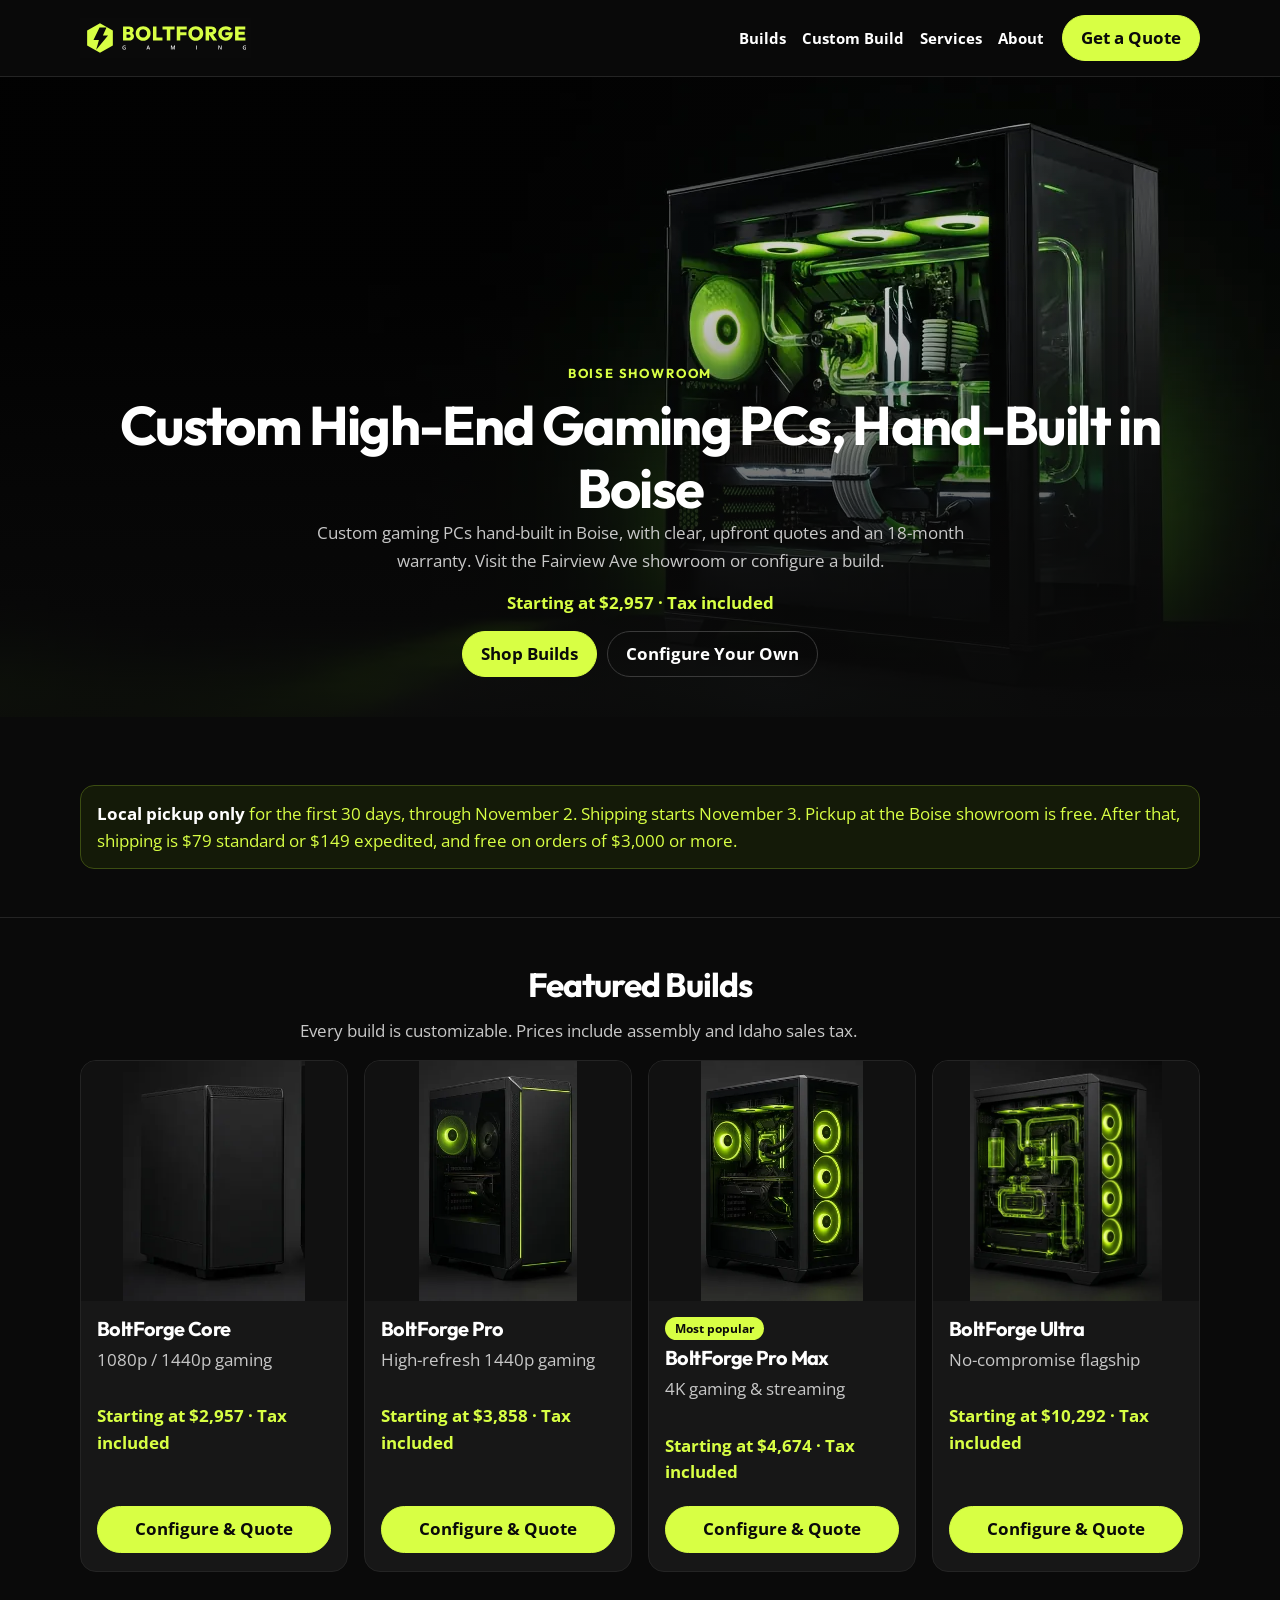
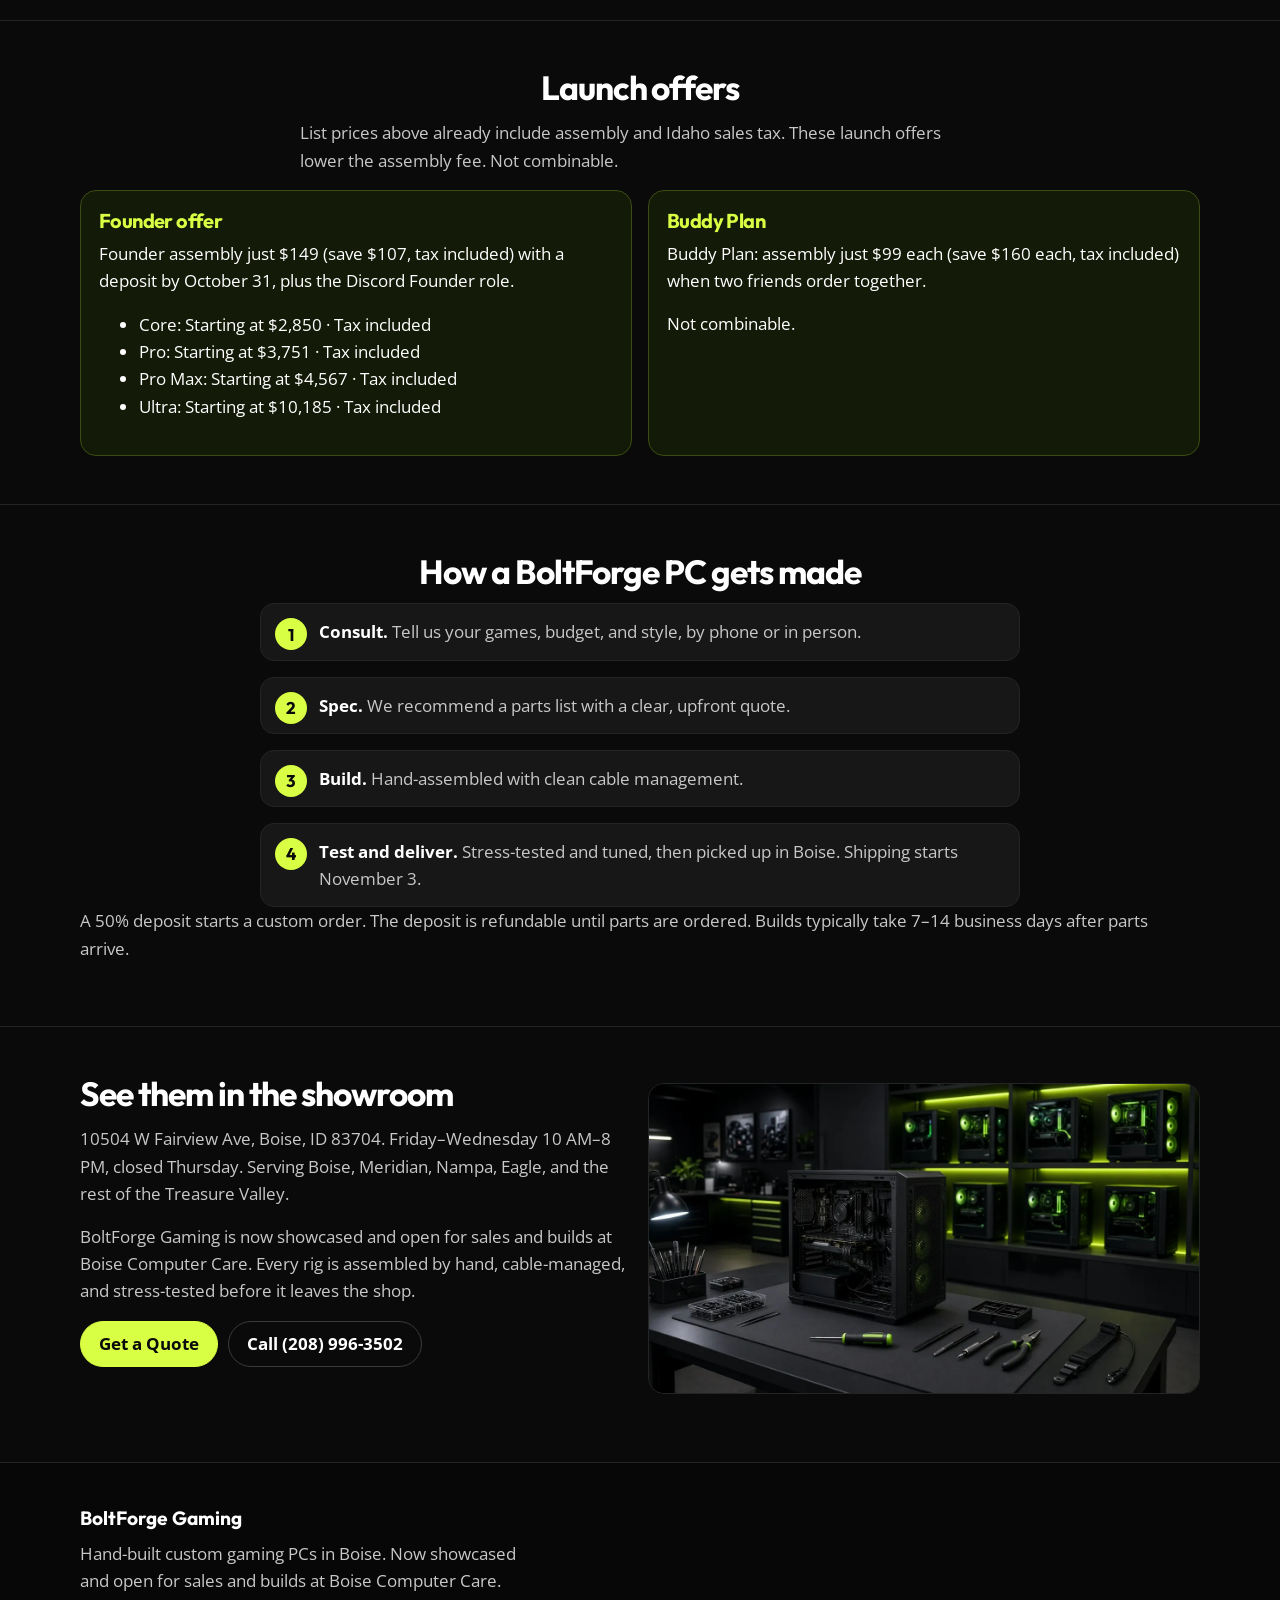
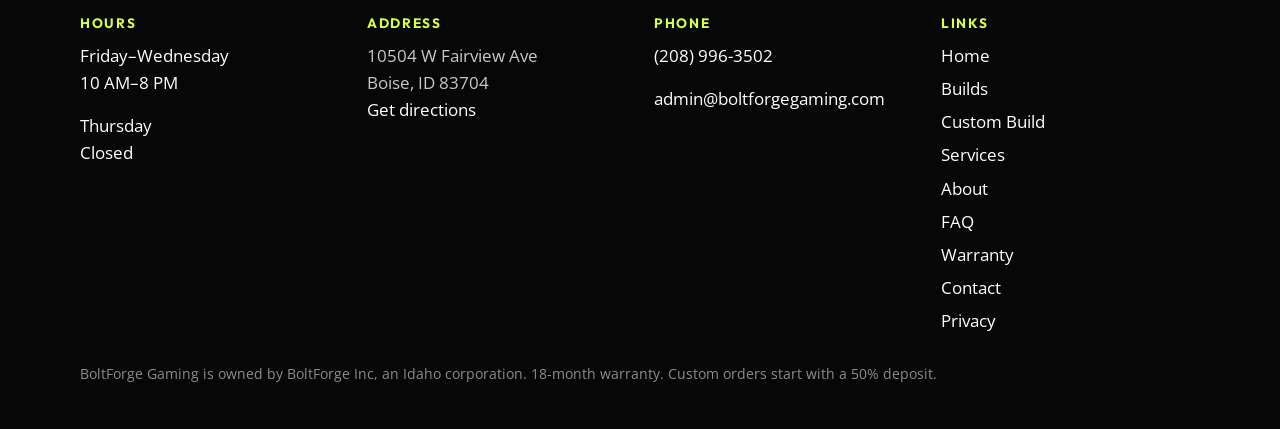
==== commit 63f7ca3c: "Replace sister-business wording and split tier prices. Show the Boise Computer Care showcase line in" ====
--- a/docs/index.html
+++ b/docs/index.html
@@ -392,7 +392,7 @@
     <div>
       <h2>See them in the showroom</h2>
       <p class="muted">10504 W Fairview Ave, Boise, ID 83704. Friday–Wednesday 10 AM–8 PM, closed Thursday. Serving Boise, Meridian, Nampa, Eagle, and the rest of the Treasure Valley.</p>
-      <p class="muted">BoltForge Gaming is a sister business of Boise Computer Care. Every rig is assembled by hand, cable-managed, and stress-tested before it leaves the shop.</p>
+      <p class="muted">BoltForge Gaming is now showcased and open for sales and builds at Boise Computer Care. Every rig is assembled by hand, cable-managed, and stress-tested before it leaves the shop.</p>
       <div class="actions left">
         <a class="btn" href="about.html#contact">Get a Quote</a>
         <a class="btn ghost" href="tel:+12089963502">Call (208) 996-3502</a>
@@ -404,7 +404,7 @@
 </main>
 <footer class="site-footer">
   <div class="wrap">
-    <p class="footer-brand"><strong>BoltForge Gaming</strong> Hand-built custom gaming PCs in Boise. A sister business of Boise Computer Care.</p>
+    <p class="footer-brand"><strong>BoltForge Gaming</strong> Hand-built custom gaming PCs in Boise. Now showcased and open for sales and builds at Boise Computer Care.</p>
     <div class="footer-grid">
       <div>
         <h2>Hours</h2>
--- a/docs/css/site.css
+++ b/docs/css/site.css
@@ -59,18 +59,32 @@
 .skip {
   position: absolute;
   left: 16px;
-  top: -40px;
+  top: 12px;
+  z-index: 40;
+  width: 1px;
+  height: 1px;
+  margin: 0;
+  padding: 0;
+  overflow: hidden;
+  clip: rect(0 0 0 0);
+  clip-path: inset(50%);
+  white-space: nowrap;
   background: var(--lime);
   color: var(--lime-ink);
-  padding: 8px 12px;
-  z-index: 40;
   border-radius: 8px;
   font-weight: 700;
   text-decoration: none;
 }
 
-.skip:focus {
-  top: 12px;
+.skip:focus,
+.skip:focus-visible {
+  width: auto;
+  height: auto;
+  padding: 8px 12px;
+  overflow: visible;
+  clip: auto;
+  clip-path: none;
+  white-space: normal;
 }
 
 .wrap {
@@ -263,6 +277,31 @@
   font-weight: 700;
   font-size: 1.05rem;
   margin: 8px 0 14px;
+}
+
+.price-chips {
+  list-style: none;
+  display: grid;
+  gap: 10px;
+  margin: 8px 0 16px;
+  padding: 0;
+}
+
+.price-chips li {
+  background: var(--card);
+  border: 1px solid var(--line);
+  border-radius: 999px;
+  padding: 10px 16px;
+  color: var(--lime);
+  font-weight: 700;
+  text-align: center;
+}
+
+.price-chips strong {
+  display: block;
+  color: #fff;
+  font-family: var(--display);
+  font-weight: 700;
 }
 
 .page-head {
@@ -532,7 +571,8 @@
   }
 
   .grid-2,
-  .offer-grid {
+  .offer-grid,
+  .price-chips {
     grid-template-columns: 1fr 1fr;
   }
 
@@ -547,7 +587,8 @@
 }
 
 @media (min-width: 1000px) {
-  .grid-4 {
+  .grid-4,
+  .price-chips {
     grid-template-columns: repeat(4, 1fr);
   }
 }
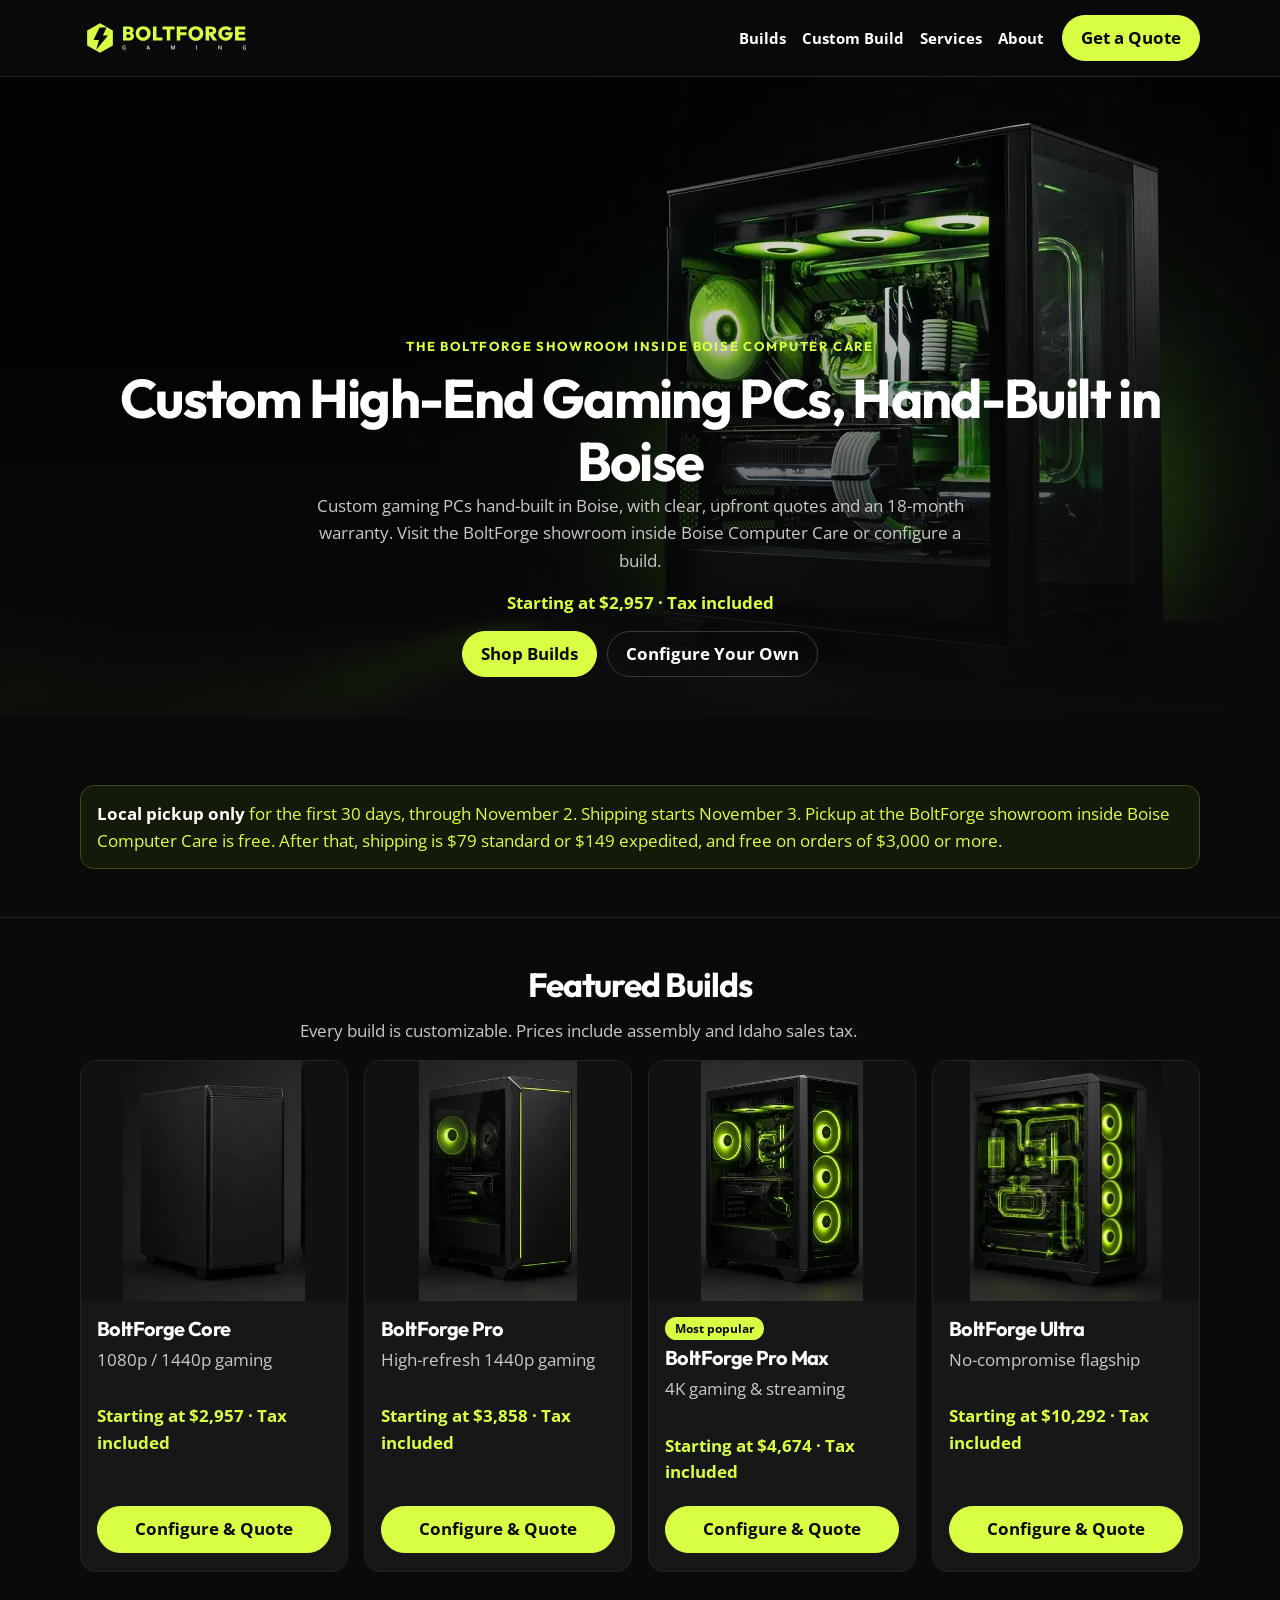
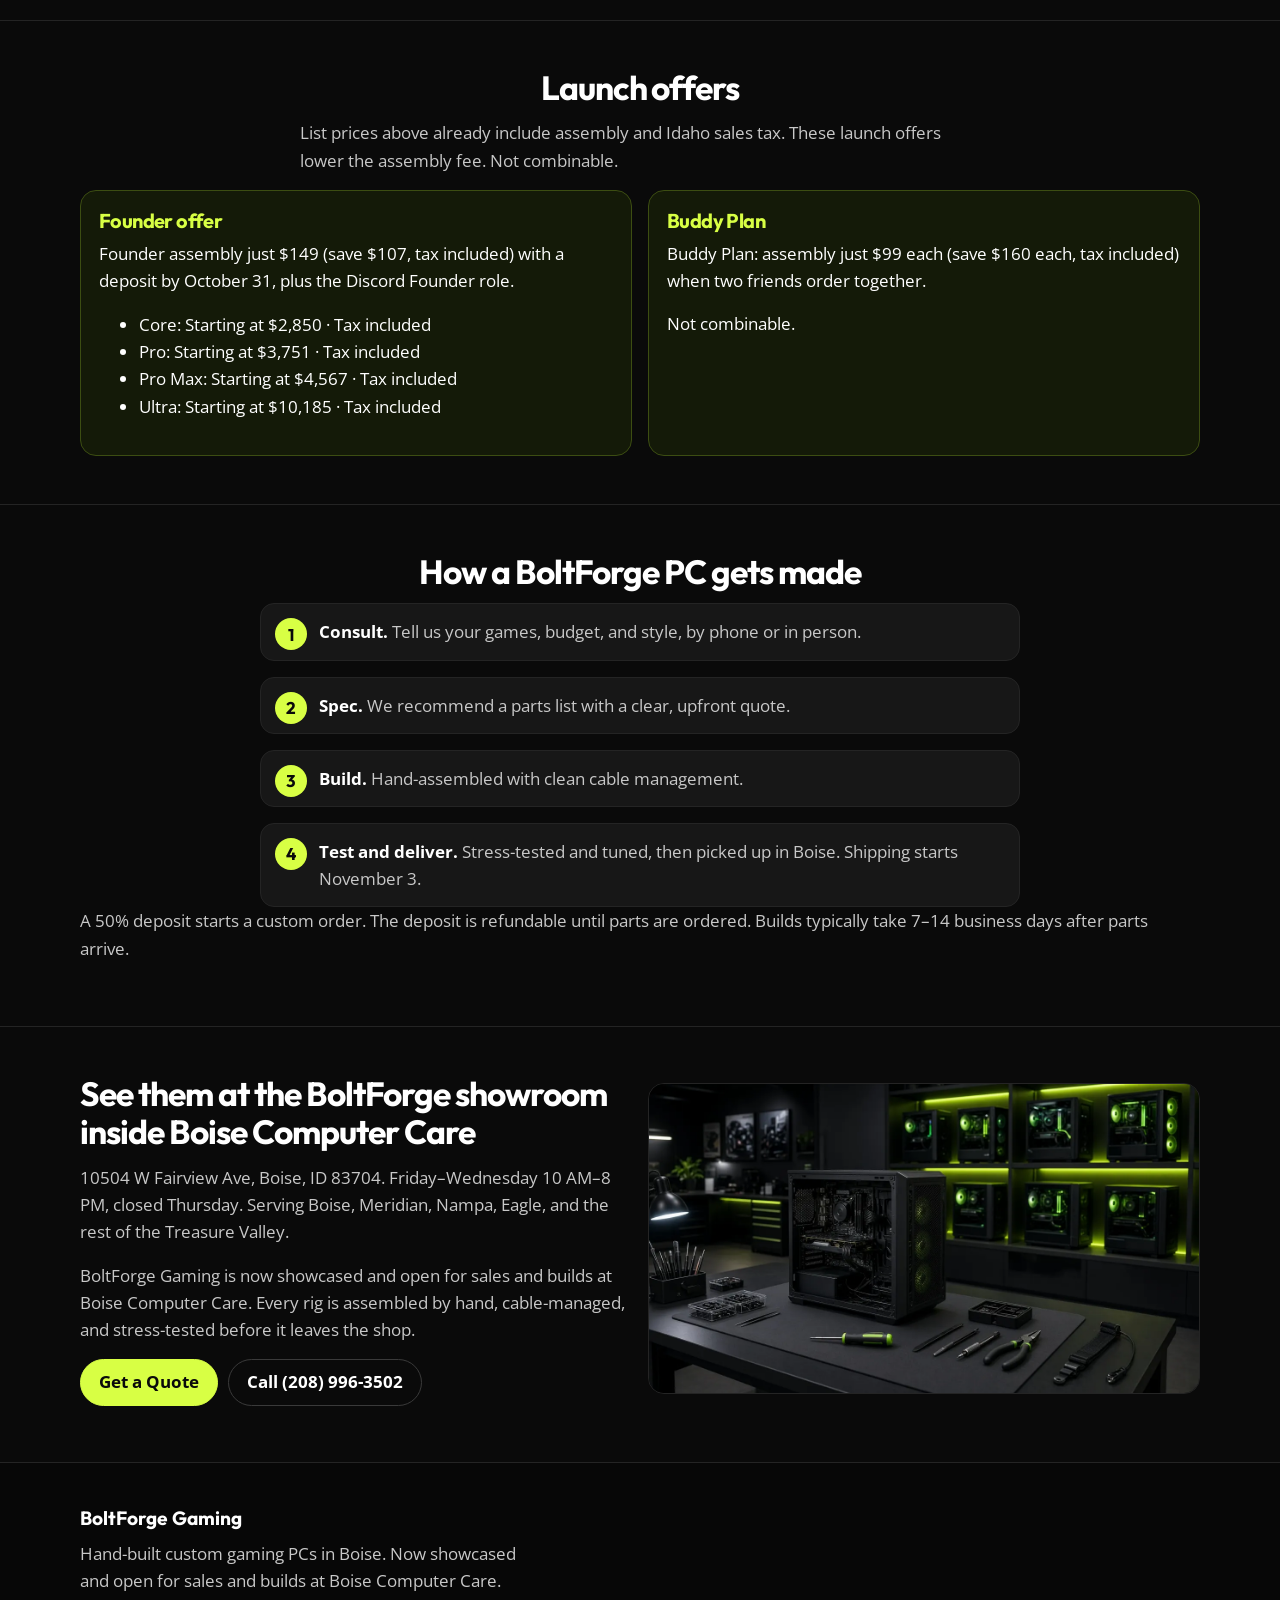
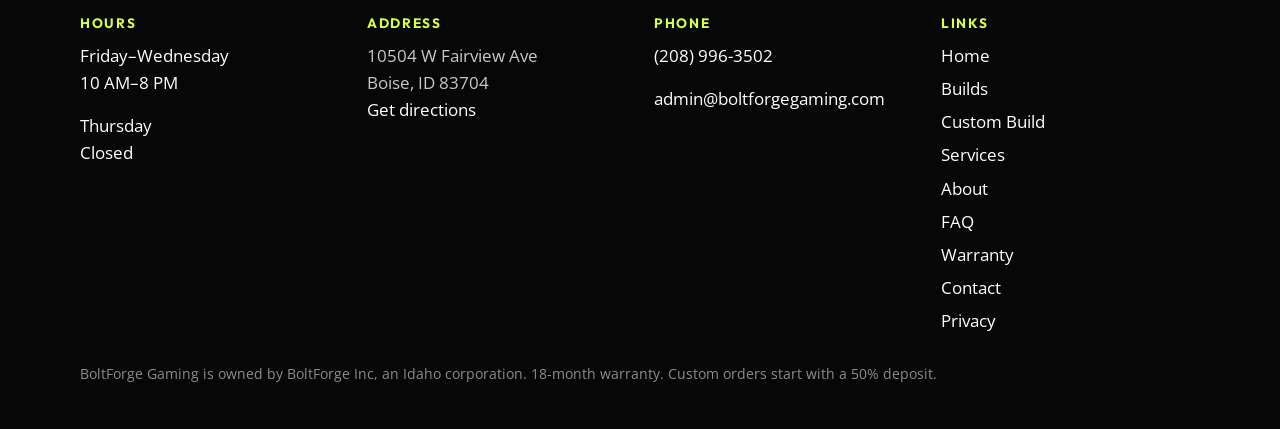
==== commit 4e105ab4: "Open Custom Build on the configurator and add Zoho snippets. Start Custom Build on the configurator," ====
--- a/docs/index.html
+++ b/docs/index.html
@@ -5,10 +5,10 @@
 <meta name="viewport" content="width=device-width, initial-scale=1">
 <meta name="robots" content="noindex">
 <title>Custom Gaming PC Boise | BoltForge Gaming</title>
-<meta name="description" content="Custom gaming PCs hand-built in Boise starting at $2,957, tax included, with clear, upfront quotes and an 18-month warranty. Visit our store or get a quote.">
+<meta name="description" content="Custom gaming PCs hand-built in Boise starting at $2,957, tax included, with clear, upfront quotes and an 18-month warranty. Visit the BoltForge showroom inside Boise Computer Care or get a quote.">
 <link rel="canonical" href="https://www.boltforgegaming.com/">
 <meta property="og:title" content="BoltForge Gaming: Custom Gaming PCs Built in Boise">
-<meta property="og:description" content="Custom gaming PCs hand-built in Boise starting at $2,957, tax included, with clear, upfront quotes and an 18-month warranty. Visit our store or get a quote.">
+<meta property="og:description" content="Custom gaming PCs hand-built in Boise starting at $2,957, tax included, with clear, upfront quotes and an 18-month warranty. Visit the BoltForge showroom inside Boise Computer Care or get a quote.">
 <meta property="og:url" content="https://www.boltforgegaming.com/">
 <meta property="og:type" content="website">
 <meta property="og:image" content="https://boltforgegaming.github.io/boltforge-media/img/hero.webp">
@@ -30,7 +30,7 @@
   ],
   "@id": "https://www.boltforgegaming.com/#store",
   "name": "BoltForge Gaming",
-  "description": "BoltForge Gaming designs and hand-builds custom high-end gaming PCs in Boise, Idaho, starting at $2,957, tax included, with clear, upfront quotes and an 18-month warranty. Shop online or visit our Fairview Ave showroom.",
+  "description": "BoltForge Gaming designs and hand-builds custom high-end gaming PCs in Boise, Idaho, starting at $2,957, tax included, with clear, upfront quotes and an 18-month warranty. Shop online or visit the BoltForge showroom inside Boise Computer Care.",
   "url": "https://www.boltforgegaming.com/",
   "logo": "https://boltforgegaming.github.io/boltforge-media/img/icon-lime-on-dark.png",
   "image": [
@@ -251,7 +251,7 @@
         "itemOffered": {
           "@type": "Service",
           "name": "In-Store Build Consultation",
-          "description": "Talk through games, budget and style with a builder at the Boise showroom."
+          "description": "Talk through games, budget and style with a builder at the BoltForge showroom inside Boise Computer Care."
         }
       }
     ]
@@ -286,12 +286,12 @@
 </header>
 <main id="content">
 <section class="hero">
-  <img src="img/hero.webp" alt="White gaming PC with lime accents on a desk in the BoltForge showroom" width="1280" height="720" fetchpriority="high">
+  <img src="img/hero.webp" alt="White gaming PC with lime accents on a desk in the BoltForge showroom inside Boise Computer Care" width="1280" height="720" fetchpriority="high">
   <div class="scrim"></div>
   <div class="wrap">
-    <p class="kicker">Boise showroom</p>
+    <p class="kicker">The BoltForge showroom inside Boise Computer Care</p>
     <h1>Custom High-End Gaming PCs, Hand-Built in Boise</h1>
-    <p class="lede">Custom gaming PCs hand-built in Boise, with clear, upfront quotes and an 18-month warranty. Visit the Fairview Ave showroom or configure a build.</p>
+    <p class="lede">Custom gaming PCs hand-built in Boise, with clear, upfront quotes and an 18-month warranty. Visit the BoltForge showroom inside Boise Computer Care or configure a build.</p>
     <p class="price center">Starting at $2,957 · Tax included</p>
     <div class="actions">
       <a class="btn" href="builds.html">Shop Builds</a>
@@ -301,7 +301,7 @@
 </section>
 <section class="band">
   <div class="wrap">
-    <p class="notice"><strong>Local pickup only</strong> for the first 30 days, through November 2. Shipping starts November 3. Pickup at the Boise showroom is free. After that, shipping is $79 standard or $149 expedited, and free on orders of $3,000 or more.</p>
+    <p class="notice"><strong>Local pickup only</strong> for the first 30 days, through November 2. Shipping starts November 3. Pickup at the BoltForge showroom inside Boise Computer Care is free. After that, shipping is $79 standard or $149 expedited, and free on orders of $3,000 or more.</p>
   </div>
 </section>
 <section class="band" id="builds">
@@ -390,7 +390,7 @@
 <section class="band">
   <div class="wrap grid-2">
     <div>
-      <h2>See them in the showroom</h2>
+      <h2>See them at the BoltForge showroom inside Boise Computer Care</h2>
       <p class="muted">10504 W Fairview Ave, Boise, ID 83704. Friday–Wednesday 10 AM–8 PM, closed Thursday. Serving Boise, Meridian, Nampa, Eagle, and the rest of the Treasure Valley.</p>
       <p class="muted">BoltForge Gaming is now showcased and open for sales and builds at Boise Computer Care. Every rig is assembled by hand, cable-managed, and stress-tested before it leaves the shop.</p>
       <div class="actions left">
@@ -398,7 +398,7 @@
         <a class="btn ghost" href="tel:+12089963502">Call (208) 996-3502</a>
       </div>
     </div>
-    <img class="wide-photo" src="img/showroom.webp" alt="BoltForge Gaming showroom with gaming PCs on a long display counter" width="1280" height="720" loading="lazy">
+    <img class="wide-photo" src="img/showroom.webp" alt="The BoltForge showroom inside Boise Computer Care with gaming PCs on a long display counter" width="1280" height="720" loading="lazy">
   </div>
 </section>
 </main>
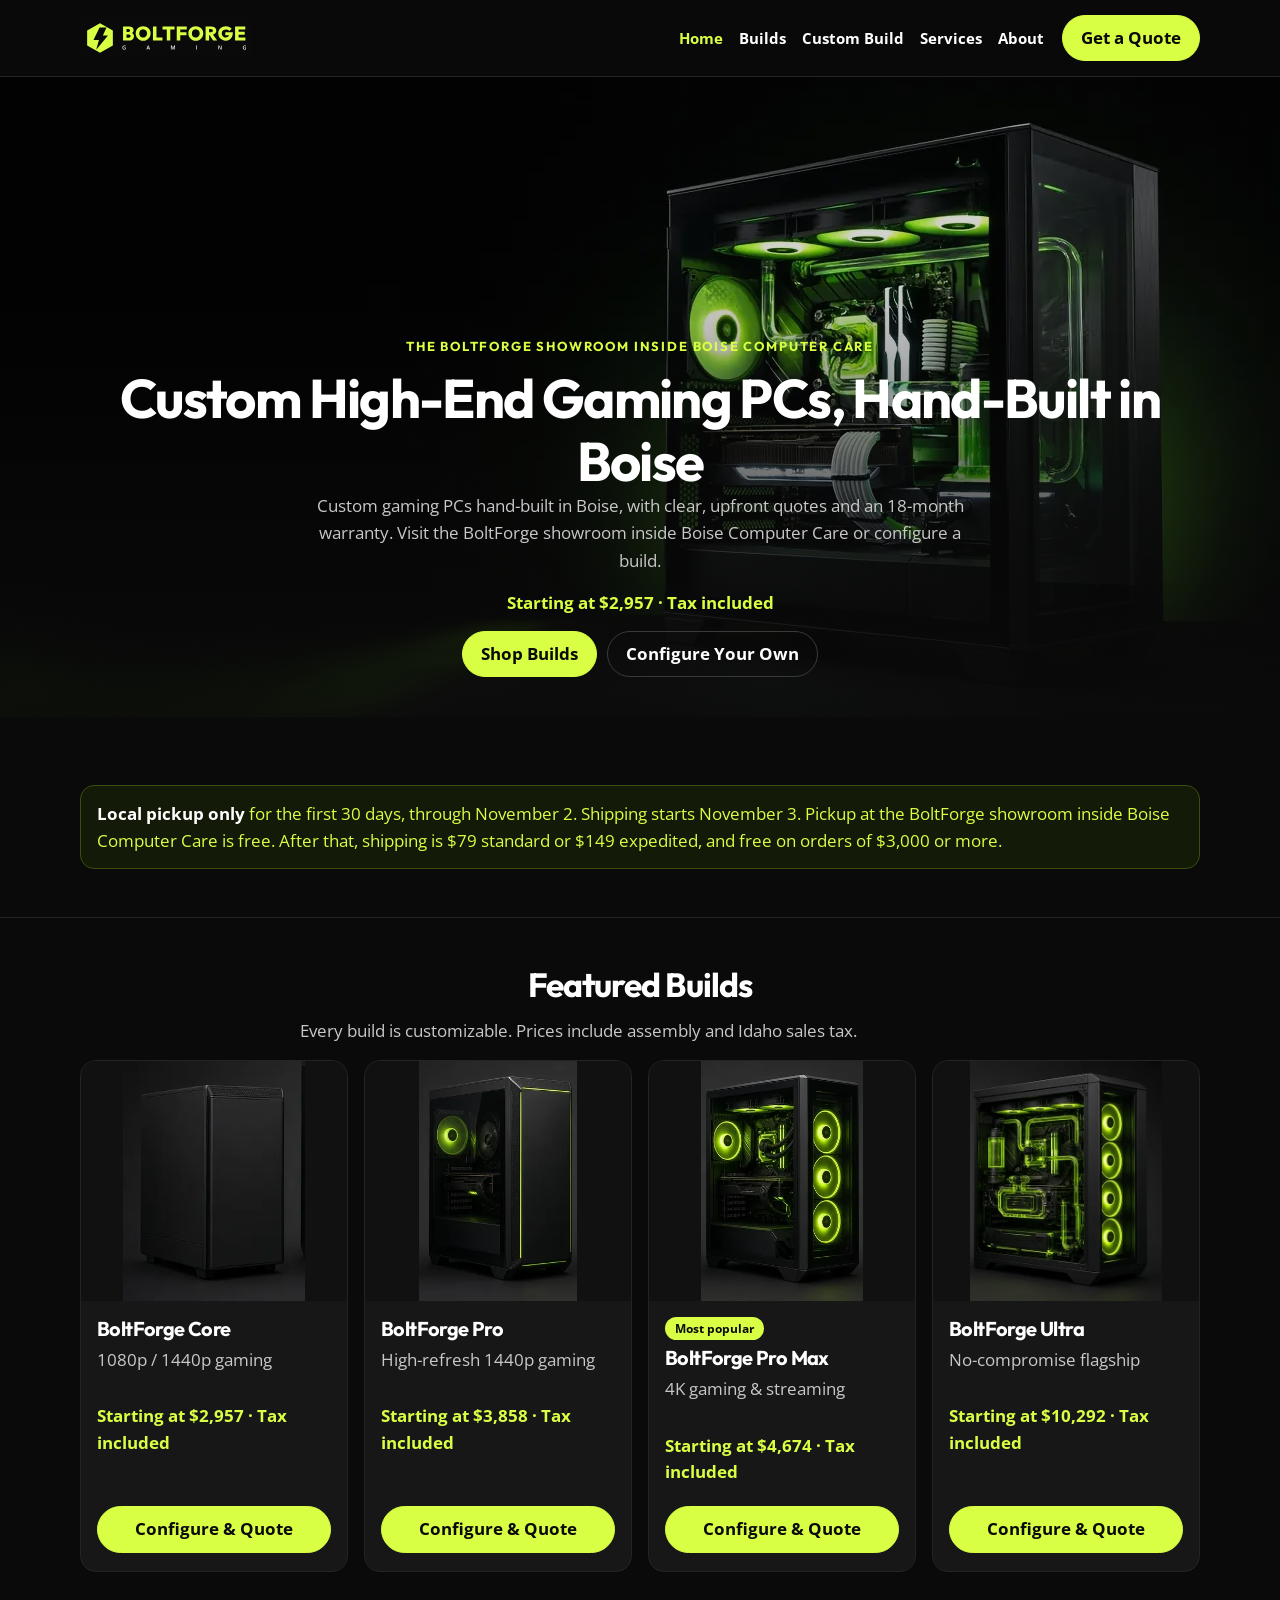
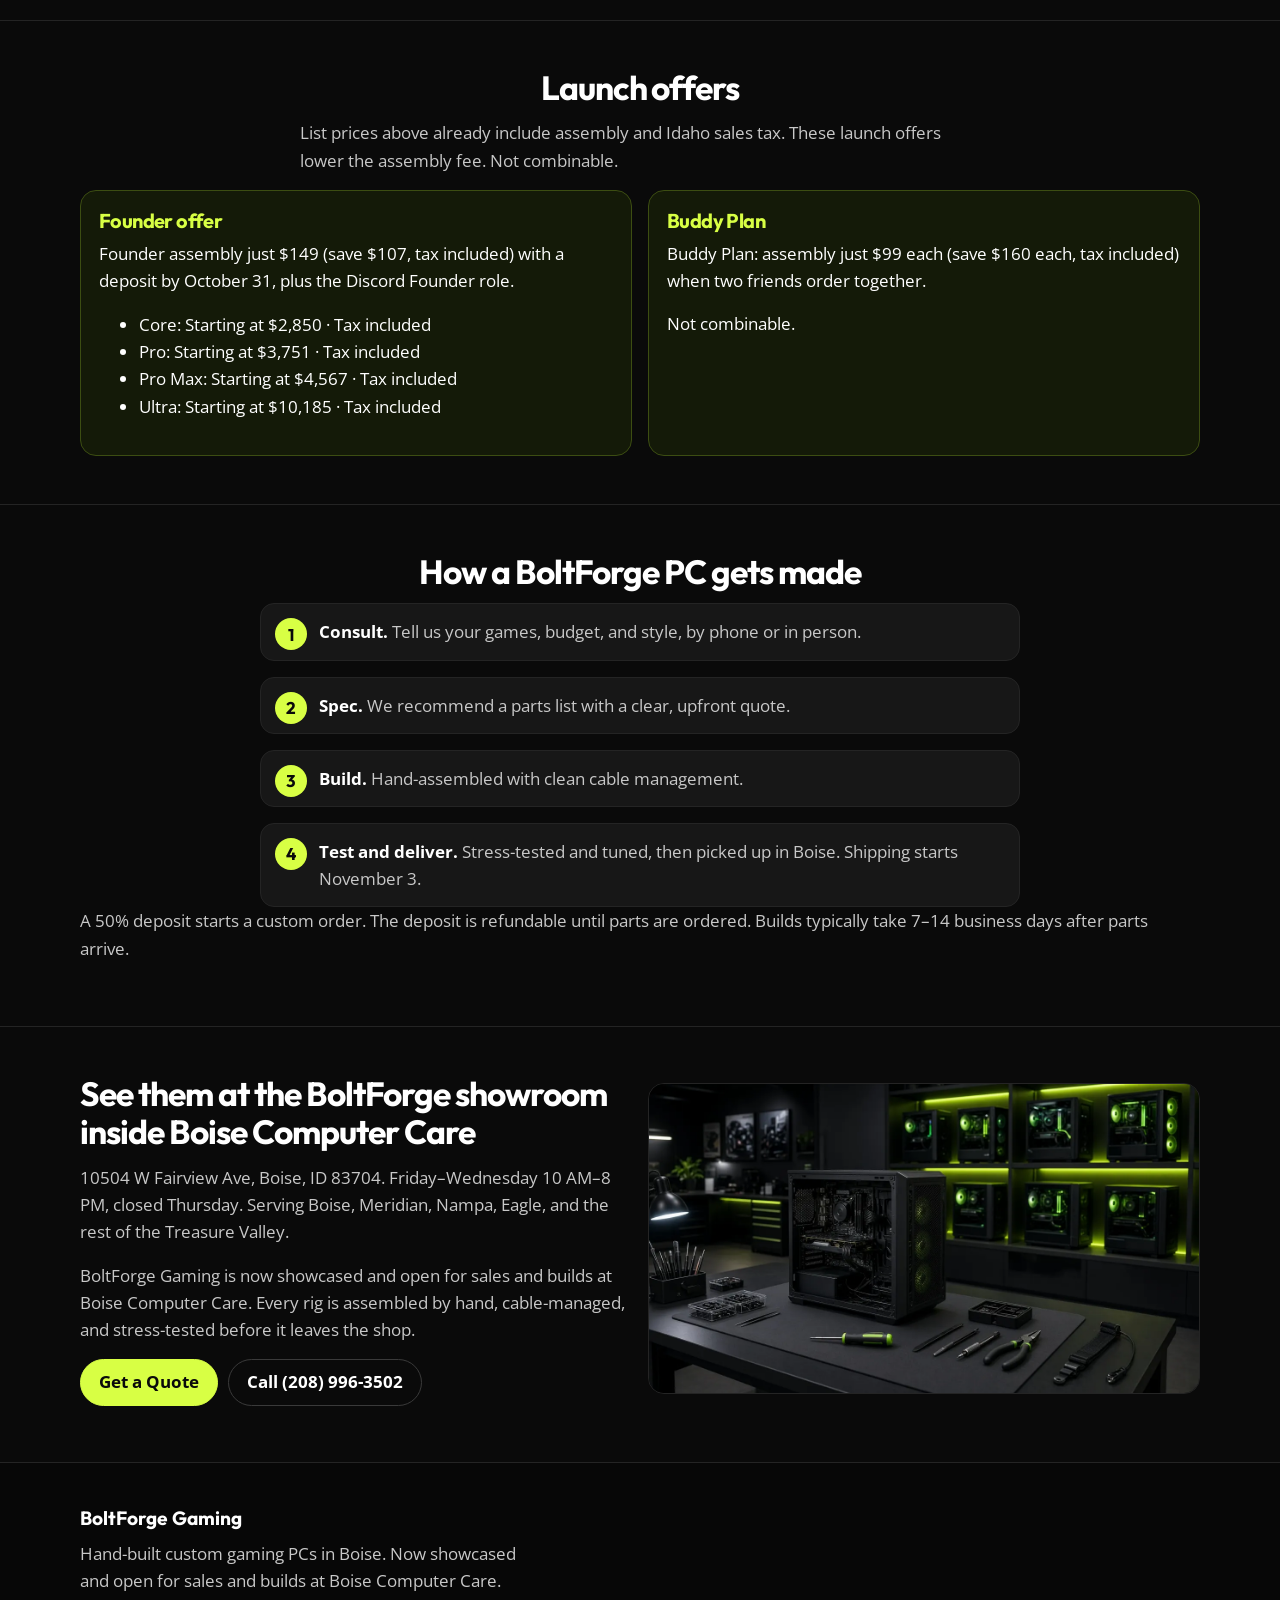
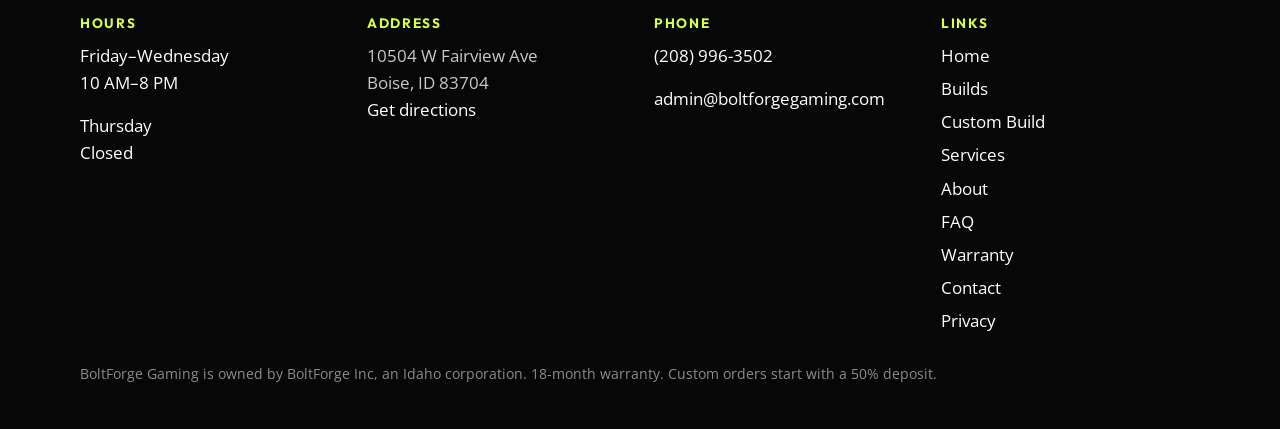
==== commit 835d601a: "Move Home into the header nav on every page. Drop the configurator Home pill and put Home first in t" ====
--- a/docs/index.html
+++ b/docs/index.html
@@ -279,7 +279,7 @@
   <div class="wrap nav">
     <a class="logo" href="index.html"><img src="img/logo.svg" alt="BoltForge Gaming" width="171" height="40"></a>
     <nav class="nav-links" aria-label="Primary">
-      <a href="builds.html">Builds</a><a href="custom-build.html">Custom Build</a><a href="services.html">Services</a><a href="about.html">About</a>
+      <a href="index.html" aria-current="page">Home</a><a href="builds.html">Builds</a><a href="custom-build.html">Custom Build</a><a href="services.html">Services</a><a href="about.html">About</a>
     </nav>
     <a class="btn nav-cta" href="about.html#contact">Get a Quote</a>
   </div>
--- a/docs/css/site.css
+++ b/docs/css/site.css
@@ -563,6 +563,131 @@
 
 .bf-config .bf-summary {
   top: 88px;
+}
+
+#configure.band {
+  padding-top: 8px;
+}
+
+.bf-config h1 {
+  font-size: clamp(32px, 4vw, 48px);
+  line-height: 1.05;
+  margin: 8px 0 10px;
+}
+
+.bf-intro-grid {
+  display: grid;
+  gap: 16px;
+  align-items: start;
+  margin-top: 8px;
+}
+
+.bf-config .bf-intro-grid > p.bf-lead {
+  max-width: none;
+  margin-top: 0;
+  align-self: start;
+}
+
+.bf-suggest {
+  background: var(--card);
+  border: 1px solid #2e2e2e;
+  border-radius: 18px;
+  padding: 14px;
+}
+
+.bf-config .bf-suggest h2 {
+  font-size: 18px;
+  line-height: 1.2;
+  margin: 0 0 10px;
+  letter-spacing: -0.02em;
+}
+
+.bf-suggest-cards {
+  display: grid;
+  gap: 10px;
+}
+
+.bf-suggest-card {
+  display: grid;
+  grid-template-columns: 64px minmax(0, 1fr);
+  gap: 10px;
+  align-items: center;
+  background: #121212;
+  border: 1px solid #2e2e2e;
+  border-radius: 12px;
+  padding: 8px;
+}
+
+.bf-suggest-card img {
+  width: 64px;
+  height: 80px;
+  max-width: none;
+  object-fit: cover;
+  border-radius: 8px;
+}
+
+.bf-suggest-name {
+  font-family: var(--display);
+  font-weight: 700;
+  font-size: 16px;
+}
+
+.bf-config .bf-suggest-pitch,
+.bf-config .bf-suggest-price,
+.bf-config .bf-suggest-founder,
+.bf-config .bf-suggest-offers {
+  font-size: 13px;
+  line-height: 1.35;
+}
+
+.bf-config .bf-suggest-pitch {
+  color: var(--muted);
+  margin-top: 2px;
+}
+
+.bf-config .bf-suggest-price {
+  margin-top: 4px;
+  font-weight: 700;
+}
+
+.bf-config .bf-suggest-founder {
+  margin-top: 2px;
+  color: var(--lime);
+  font-weight: 700;
+}
+
+.bf-config .bf-suggest button {
+  margin-top: 8px;
+  background: var(--lime);
+  color: var(--lime-ink);
+  border: 0;
+  border-radius: 999px;
+  padding: 8px 12px;
+  font-weight: 700;
+  font-size: 14px;
+}
+
+.bf-config .bf-suggest button[aria-pressed="true"] {
+  outline: 2px solid var(--lime);
+  outline-offset: 2px;
+}
+
+.bf-config .bf-suggest-offers {
+  color: var(--muted);
+  margin-top: 10px;
+}
+
+.bf-config a.bf-suggest-all {
+  display: inline-block;
+  margin-top: 8px;
+  font-weight: 700;
+  font-size: 14px;
+}
+
+@media (min-width: 861px) {
+  .bf-intro-grid {
+    grid-template-columns: minmax(0, 1fr) minmax(280px, 1fr);
+  }
 }
 
 @media (min-width: 700px) {
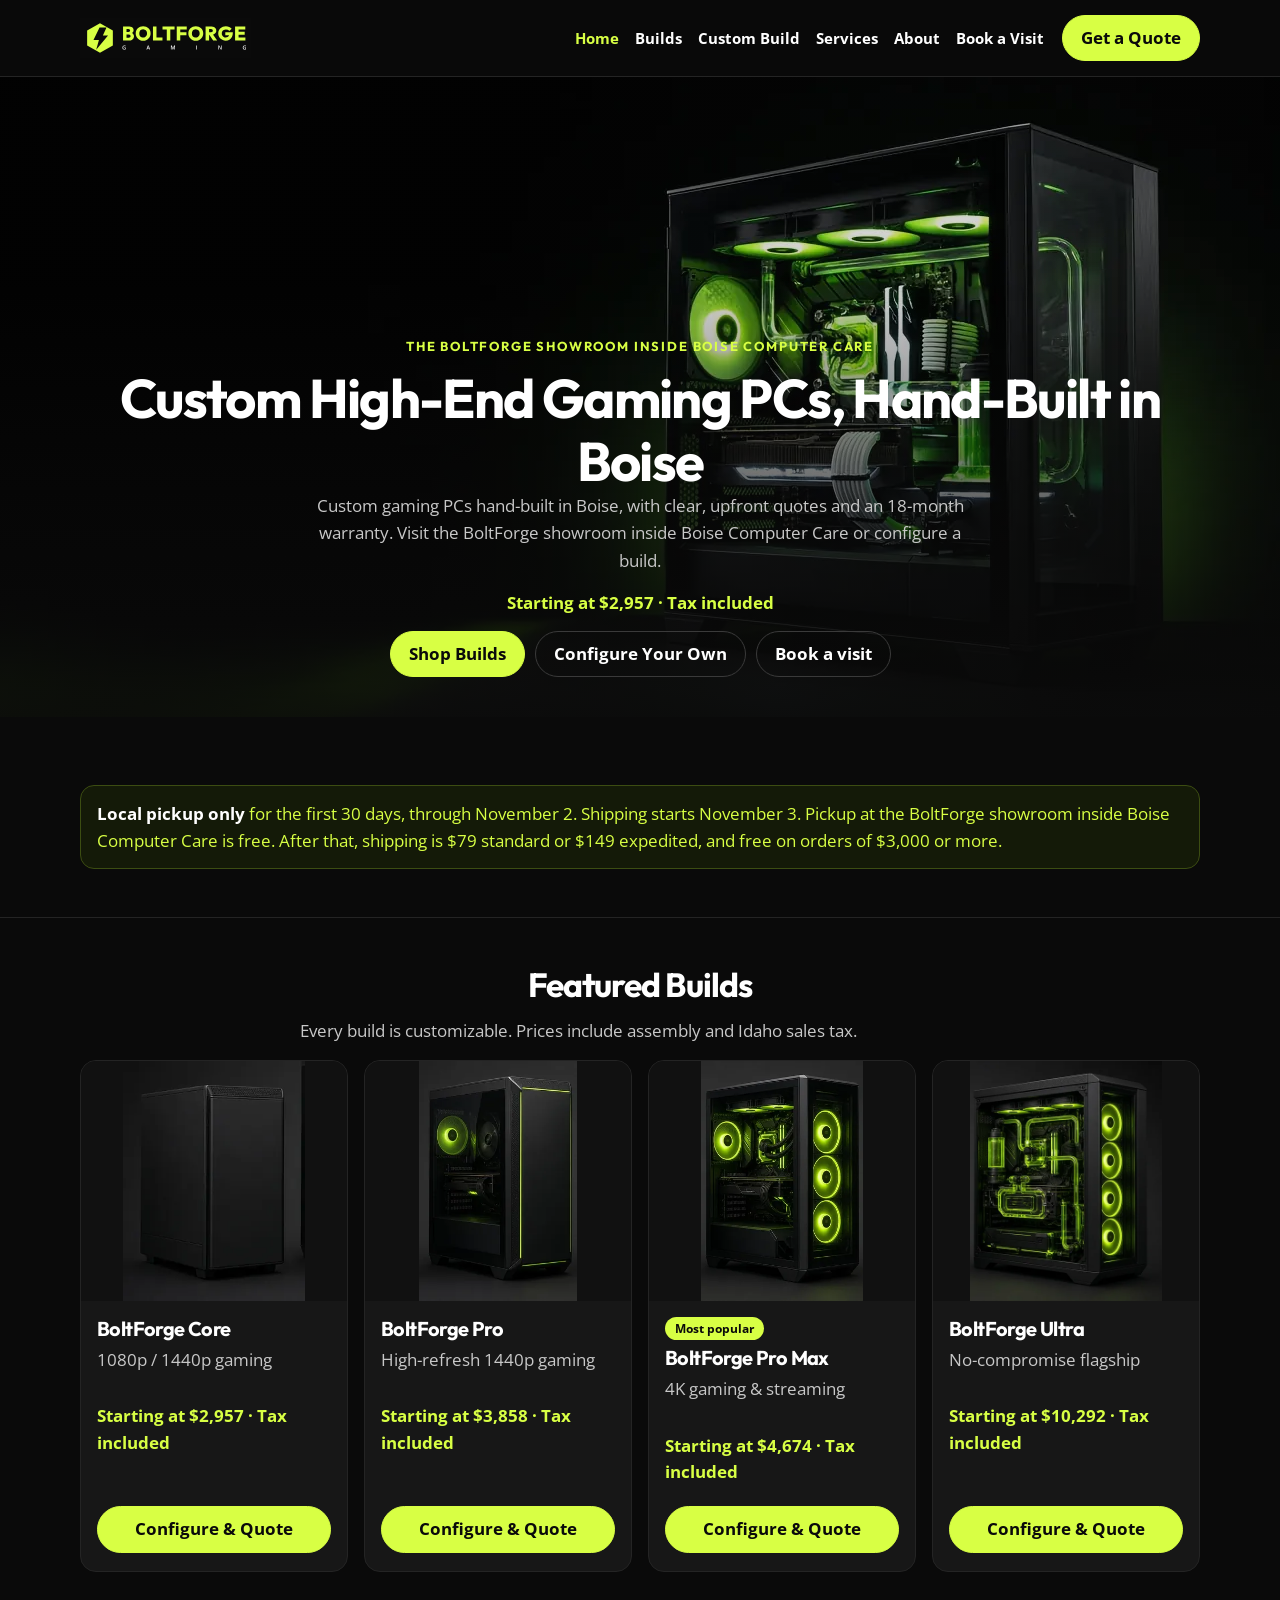
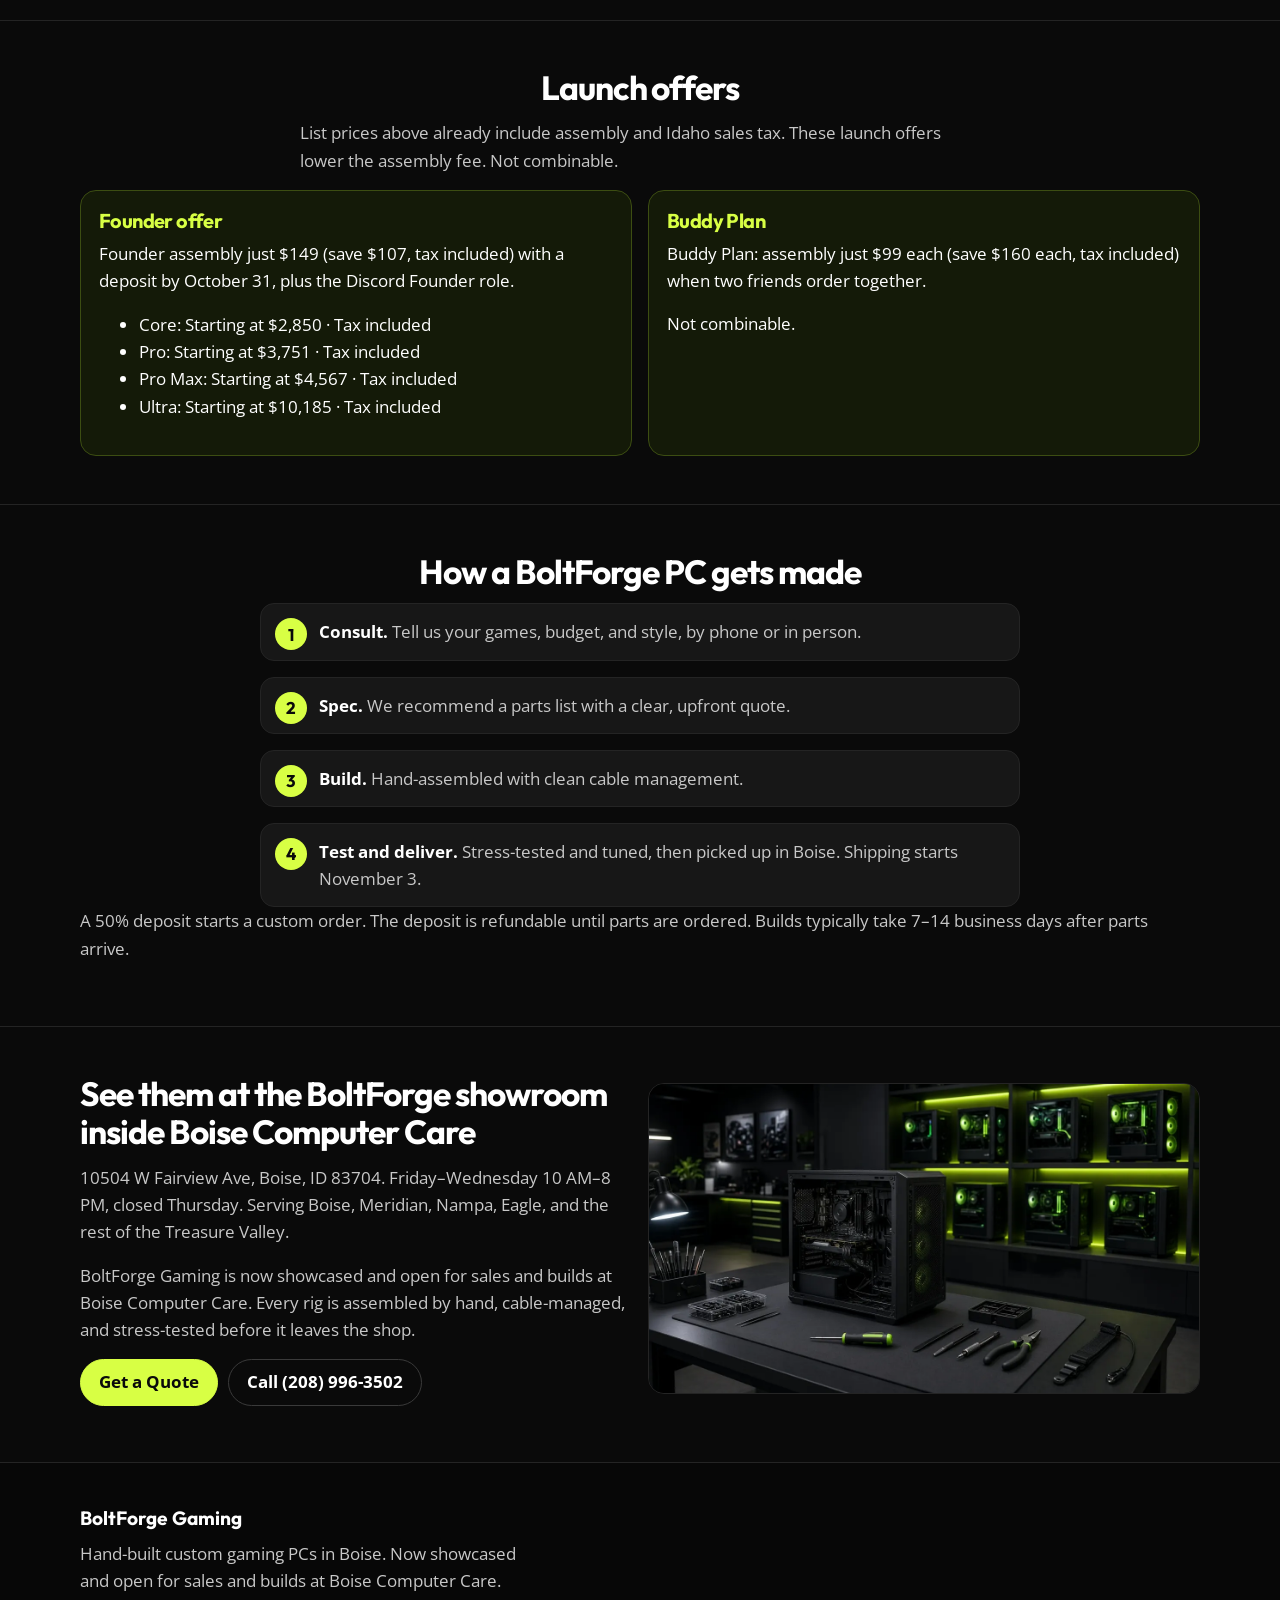
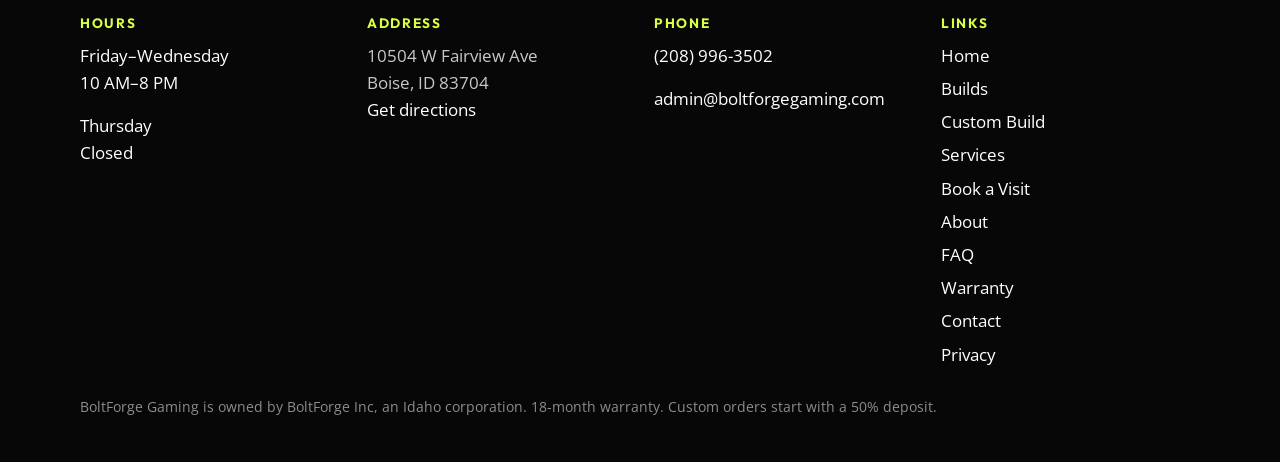
==== commit bdb4b1d5: "feat(book): add visit booking and a deferred chat slot Add a Book a Visit page, a phone menu, and on" ====
--- a/docs/index.html
+++ b/docs/index.html
@@ -278,8 +278,9 @@
 <header class="site-header">
   <div class="wrap nav">
     <a class="logo" href="index.html"><img src="img/logo.svg" alt="BoltForge Gaming" width="171" height="40"></a>
-    <nav class="nav-links" aria-label="Primary">
-      <a href="index.html" aria-current="page">Home</a><a href="builds.html">Builds</a><a href="custom-build.html">Custom Build</a><a href="services.html">Services</a><a href="about.html">About</a>
+    <button class="nav-toggle" type="button" aria-expanded="false" aria-controls="site-nav" aria-label="Open menu"><span class="nav-toggle-bars" aria-hidden="true"></span></button>
+    <nav class="nav-links" id="site-nav" aria-label="Primary">
+      <a href="index.html" aria-current="page">Home</a><a href="builds.html">Builds</a><a href="custom-build.html">Custom Build</a><a href="services.html">Services</a><a href="about.html">About</a><a href="book.html">Book a Visit</a>
     </nav>
     <a class="btn nav-cta" href="about.html#contact">Get a Quote</a>
   </div>
@@ -296,6 +297,7 @@
     <div class="actions">
       <a class="btn" href="builds.html">Shop Builds</a>
       <a class="btn ghost" href="custom-build.html">Configure Your Own</a>
+      <a class="btn ghost" href="book.html">Book a visit</a>
     </div>
   </div>
 </section>
@@ -428,6 +430,7 @@
           <li><a href="builds.html">Builds</a></li>
           <li><a href="custom-build.html">Custom Build</a></li>
           <li><a href="services.html">Services</a></li>
+          <li><a href="book.html">Book a Visit</a></li>
           <li><a href="about.html#about">About</a></li>
           <li><a href="about.html#faq">FAQ</a></li>
           <li><a href="about.html#warranty">Warranty</a></li>
@@ -439,5 +442,6 @@
     <p class="footer-fine">BoltForge Gaming is owned by BoltForge Inc, an Idaho corporation. 18-month warranty. Custom orders start with a 50% deposit.</p>
   </div>
 </footer>
+<script src="js/embeds.js" defer></script>
 </body>
 </html>
--- a/docs/css/site.css
+++ b/docs/css/site.css
@@ -188,6 +188,76 @@
   text-decoration: none;
 }
 
+.nav-toggle {
+  display: none;
+  flex: 0 0 44px;
+  align-items: center;
+  justify-content: center;
+  width: 44px;
+  height: 44px;
+  margin-left: auto;
+  padding: 0;
+  border: 1px solid #3a3a3a;
+  border-radius: 10px;
+  background: transparent;
+  color: #fff;
+  cursor: pointer;
+}
+
+.nav-toggle-bars,
+.nav-toggle-bars::before,
+.nav-toggle-bars::after {
+  display: block;
+  width: 18px;
+  height: 2px;
+  background: #fff;
+  border-radius: 1px;
+}
+
+.nav-toggle-bars {
+  position: relative;
+}
+
+.nav-toggle-bars::before,
+.nav-toggle-bars::after {
+  content: "";
+  position: absolute;
+  left: 0;
+}
+
+.nav-toggle-bars::before { top: -6px; }
+.nav-toggle-bars::after { top: 6px; }
+
+.visit-grid {
+  display: grid;
+  gap: 16px;
+}
+
+.bookings-fallback {
+  background: var(--card);
+  border: 1px solid var(--line);
+  border-radius: 16px;
+  padding: 18px;
+}
+
+.bookings-frame {
+  display: block;
+  width: 100%;
+  min-height: 70vh;
+  border: 0;
+  border-radius: 16px;
+  background: #111;
+}
+
+.bf-config .bf-book {
+  margin: 0 0 16px;
+}
+
+.bf-config .bf-book .btn {
+  padding: 8px 14px;
+  font-size: 14px;
+}
+
 .btn {
   display: inline-block;
   background: var(--lime);
@@ -575,119 +645,121 @@
   margin: 8px 0 10px;
 }
 
-.bf-intro-grid {
+.bf-config .bf-intro {
+  margin: 2px 0 16px;
+  color: var(--muted);
+  background: none;
+  border: 0;
+  padding: 0;
+  max-width: none;
+}
+
+.bf-suggest {
+  margin: 0 0 8px;
+  background: none;
+  border: 0;
+  padding: 0;
+}
+
+.bf-config .bf-suggest-label {
+  margin: 0 0 6px;
+  color: #fff;
+  font-weight: 700;
+  font-size: 16px;
+}
+
+.bf-suggest-table {
   display: grid;
-  gap: 16px;
-  align-items: start;
-  margin-top: 8px;
-}
-
-.bf-config .bf-intro-grid > p.bf-lead {
-  max-width: none;
-  margin-top: 0;
-  align-self: start;
-}
-
-.bf-suggest {
-  background: var(--card);
-  border: 1px solid #2e2e2e;
-  border-radius: 18px;
-  padding: 14px;
-}
-
-.bf-config .bf-suggest h2 {
-  font-size: 18px;
-  line-height: 1.2;
-  margin: 0 0 10px;
-  letter-spacing: -0.02em;
-}
-
-.bf-suggest-cards {
+  grid-template-columns: max-content max-content max-content max-content max-content;
+  justify-content: space-between;
+  column-gap: 16px;
+  align-items: center;
+}
+
+.bf-suggest-row {
   display: grid;
-  gap: 10px;
-}
-
-.bf-suggest-card {
-  display: grid;
-  grid-template-columns: 64px minmax(0, 1fr);
-  gap: 10px;
+  grid-column: 1 / -1;
+  grid-template-columns: subgrid;
   align-items: center;
-  background: #121212;
-  border: 1px solid #2e2e2e;
-  border-radius: 12px;
-  padding: 8px;
-}
-
-.bf-suggest-card img {
-  width: 64px;
-  height: 80px;
-  max-width: none;
-  object-fit: cover;
-  border-radius: 8px;
+  padding: 8px 0;
+  border-top: 1px solid #2a2a2a;
+  font-size: 15px;
+}
+
+.bf-suggest-break {
+  display: none;
 }
 
 .bf-suggest-name {
   font-family: var(--display);
   font-weight: 700;
+  color: #fff;
   font-size: 16px;
+  letter-spacing: -0.02em;
 }
 
 .bf-config .bf-suggest-pitch,
 .bf-config .bf-suggest-price,
 .bf-config .bf-suggest-founder,
 .bf-config .bf-suggest-offers {
-  font-size: 13px;
-  line-height: 1.35;
-}
-
-.bf-config .bf-suggest-pitch {
-  color: var(--muted);
-  margin-top: 2px;
+  margin: 0;
+  font-size: 14px;
+  line-height: 1.3;
+}
+
+.bf-config .bf-suggest-pitch,
+.bf-config .bf-suggest-offers {
+  color: var(--dim);
 }
 
 .bf-config .bf-suggest-price {
-  margin-top: 4px;
-  font-weight: 700;
+  color: #fff;
+  font-weight: 400;
+  white-space: nowrap;
 }
 
 .bf-config .bf-suggest-founder {
-  margin-top: 2px;
   color: var(--lime);
   font-weight: 700;
-}
-
-.bf-config .bf-suggest button {
-  margin-top: 8px;
-  background: var(--lime);
-  color: var(--lime-ink);
+  font-size: 13px;
+  white-space: nowrap;
+}
+
+.bf-config .bf-suggest .bf-start {
+  justify-self: end;
+  margin: 0;
+  padding: 0;
+  background: none;
   border: 0;
-  border-radius: 999px;
-  padding: 8px 12px;
+  border-radius: 0;
+  color: var(--lime);
   font-weight: 700;
   font-size: 14px;
-}
-
-.bf-config .bf-suggest button[aria-pressed="true"] {
-  outline: 2px solid var(--lime);
-  outline-offset: 2px;
-}
-
-.bf-config .bf-suggest-offers {
-  color: var(--muted);
-  margin-top: 10px;
+  line-height: 1.2;
+  white-space: nowrap;
+}
+
+.bf-config .bf-suggest .bf-start[aria-pressed="true"] {
+  text-decoration: underline;
+}
+
+.bf-suggest-foot {
+  display: flex;
+  justify-content: space-between;
+  align-items: baseline;
+  gap: 16px;
+  margin-top: 0;
+  padding-top: 8px;
+  border-top: 1px solid #2a2a2a;
 }
 
 .bf-config a.bf-suggest-all {
-  display: inline-block;
-  margin-top: 8px;
+  margin: 0 0 0 auto;
+  color: var(--lime);
   font-weight: 700;
-  font-size: 14px;
-}
-
-@media (min-width: 861px) {
-  .bf-intro-grid {
-    grid-template-columns: minmax(0, 1fr) minmax(280px, 1fr);
-  }
+  font-size: 13px;
+  text-decoration: none;
+  white-space: nowrap;
 }
 
 @media (min-width: 700px) {
@@ -716,16 +788,116 @@
   .price-chips {
     grid-template-columns: repeat(4, 1fr);
   }
+
+  .visit-grid {
+    grid-template-columns: repeat(3, 1fr);
+  }
 }
 
 @media (max-width: 720px) {
-  .nav-links,
+  .nav {
+    flex-wrap: nowrap;
+    position: relative;
+  }
+
+  .nav-toggle {
+    display: inline-flex;
+  }
+
+  .nav-links {
+    display: none;
+    position: absolute;
+    z-index: 40;
+    top: calc(100% + 8px);
+    left: 0;
+    right: 0;
+    flex-direction: column;
+    align-items: stretch;
+    gap: 0;
+    margin: 0;
+    padding: 8px;
+    background: #111;
+    border: 1px solid var(--line);
+    border-radius: 12px;
+  }
+
+  .nav.is-open .nav-links {
+    display: flex;
+  }
+
+  .nav-links a {
+    display: flex;
+    align-items: center;
+    min-height: 44px;
+    padding: 0 10px;
+  }
+
+  .logo img {
+    height: 32px;
+  }
+
   .nav-cta {
-    margin-left: 0;
+    margin-left: 8px;
+    padding: 10px 12px;
+    font-size: 14px;
+    white-space: nowrap;
+    min-height: 44px;
+    display: inline-flex;
+    align-items: center;
+  }
+
+  .bf-config .bf-book .btn {
+    min-height: 44px;
+    display: inline-flex;
+    align-items: center;
   }
 
   .hero {
     min-height: 520px;
+  }
+
+  .bf-suggest-table {
+    display: block;
+  }
+
+  .bf-suggest-row {
+    display: flex;
+    flex-wrap: wrap;
+    align-items: center;
+    column-gap: 10px;
+    row-gap: 0;
+    padding: 6px 0;
+    font-size: 14px;
+  }
+
+  .bf-suggest-break {
+    display: block;
+    flex-basis: 100%;
+    width: 0;
+    height: 0;
+  }
+
+  .bf-config .bf-suggest-price,
+  .bf-config .bf-suggest-founder {
+    font-size: 13px;
+    white-space: nowrap;
+  }
+
+  .bf-config .bf-suggest .bf-start {
+    margin-left: auto;
+    min-height: 44px;
+    min-width: 44px;
+    padding: 10px 2px;
+  }
+
+  .bf-suggest-foot {
+    align-items: center;
+  }
+
+  .bf-config a.bf-suggest-all {
+    display: inline-flex;
+    align-items: center;
+    min-height: 44px;
   }
 }
 
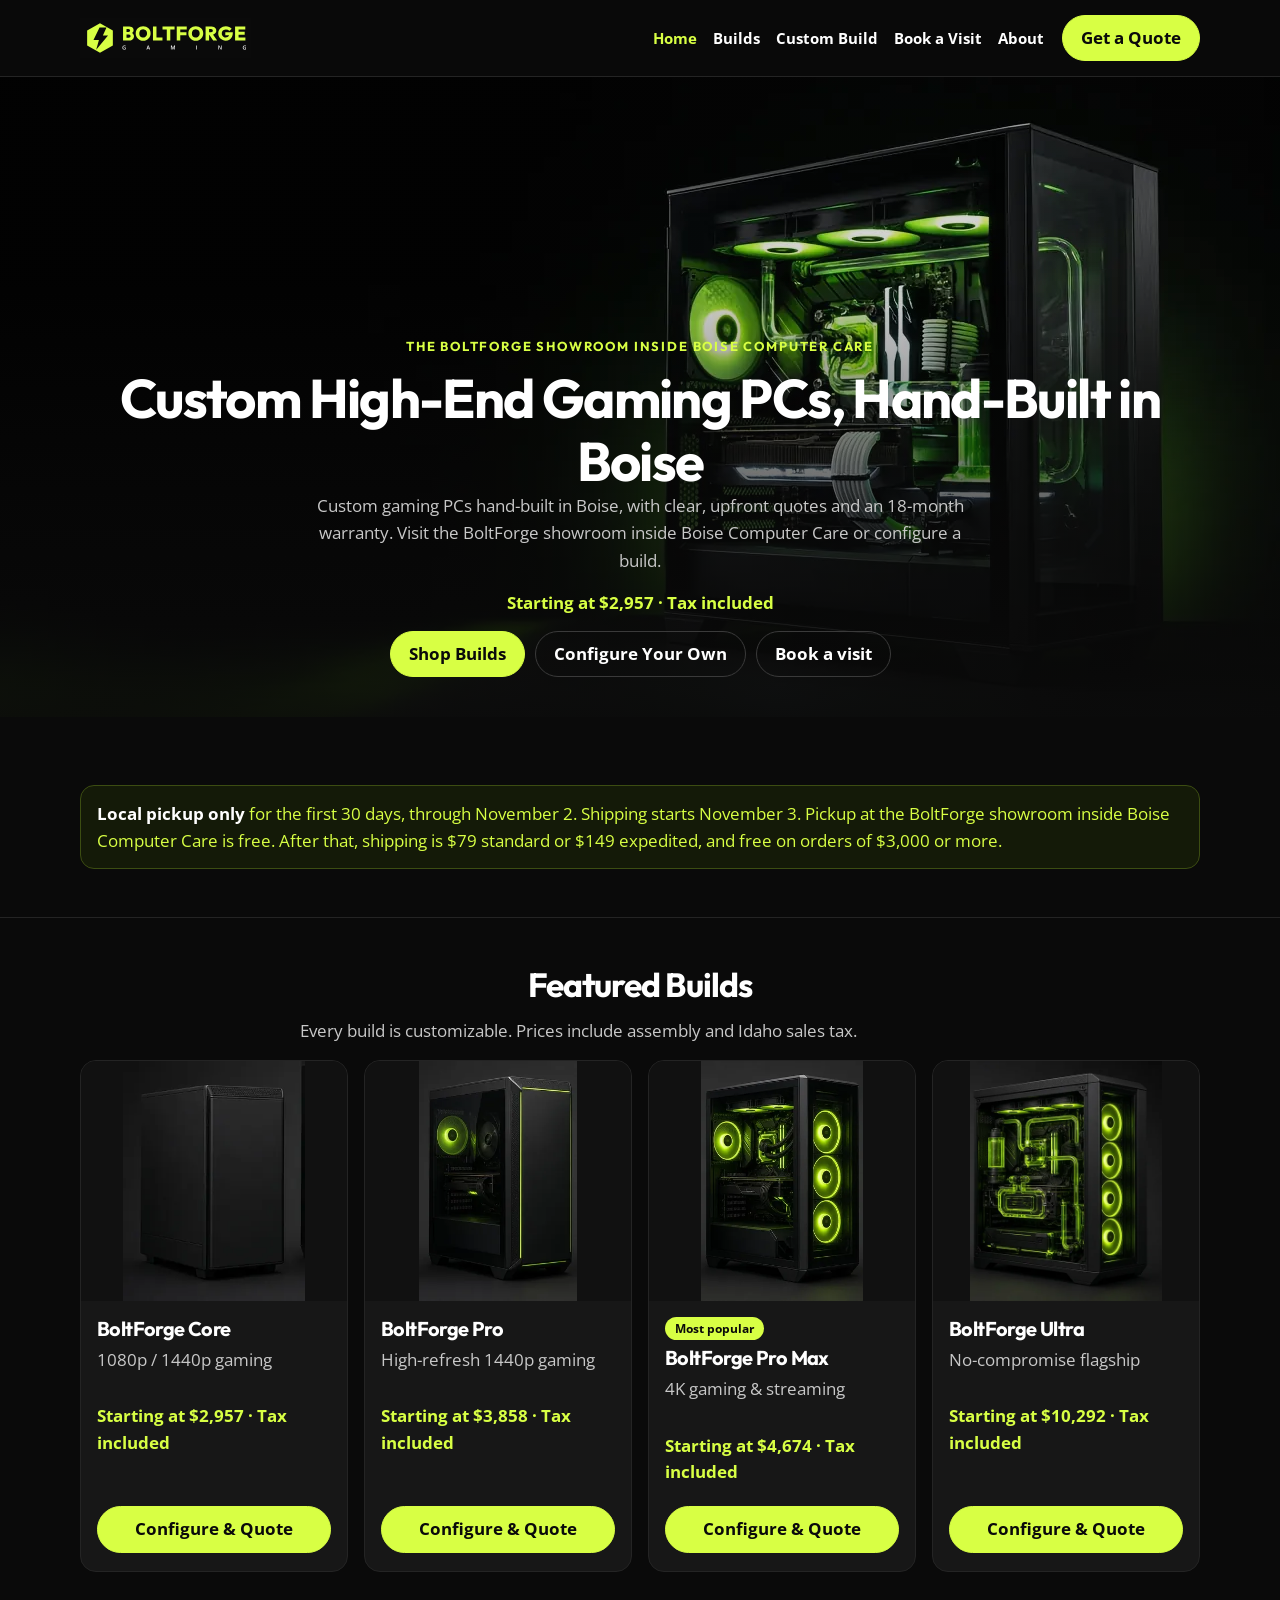
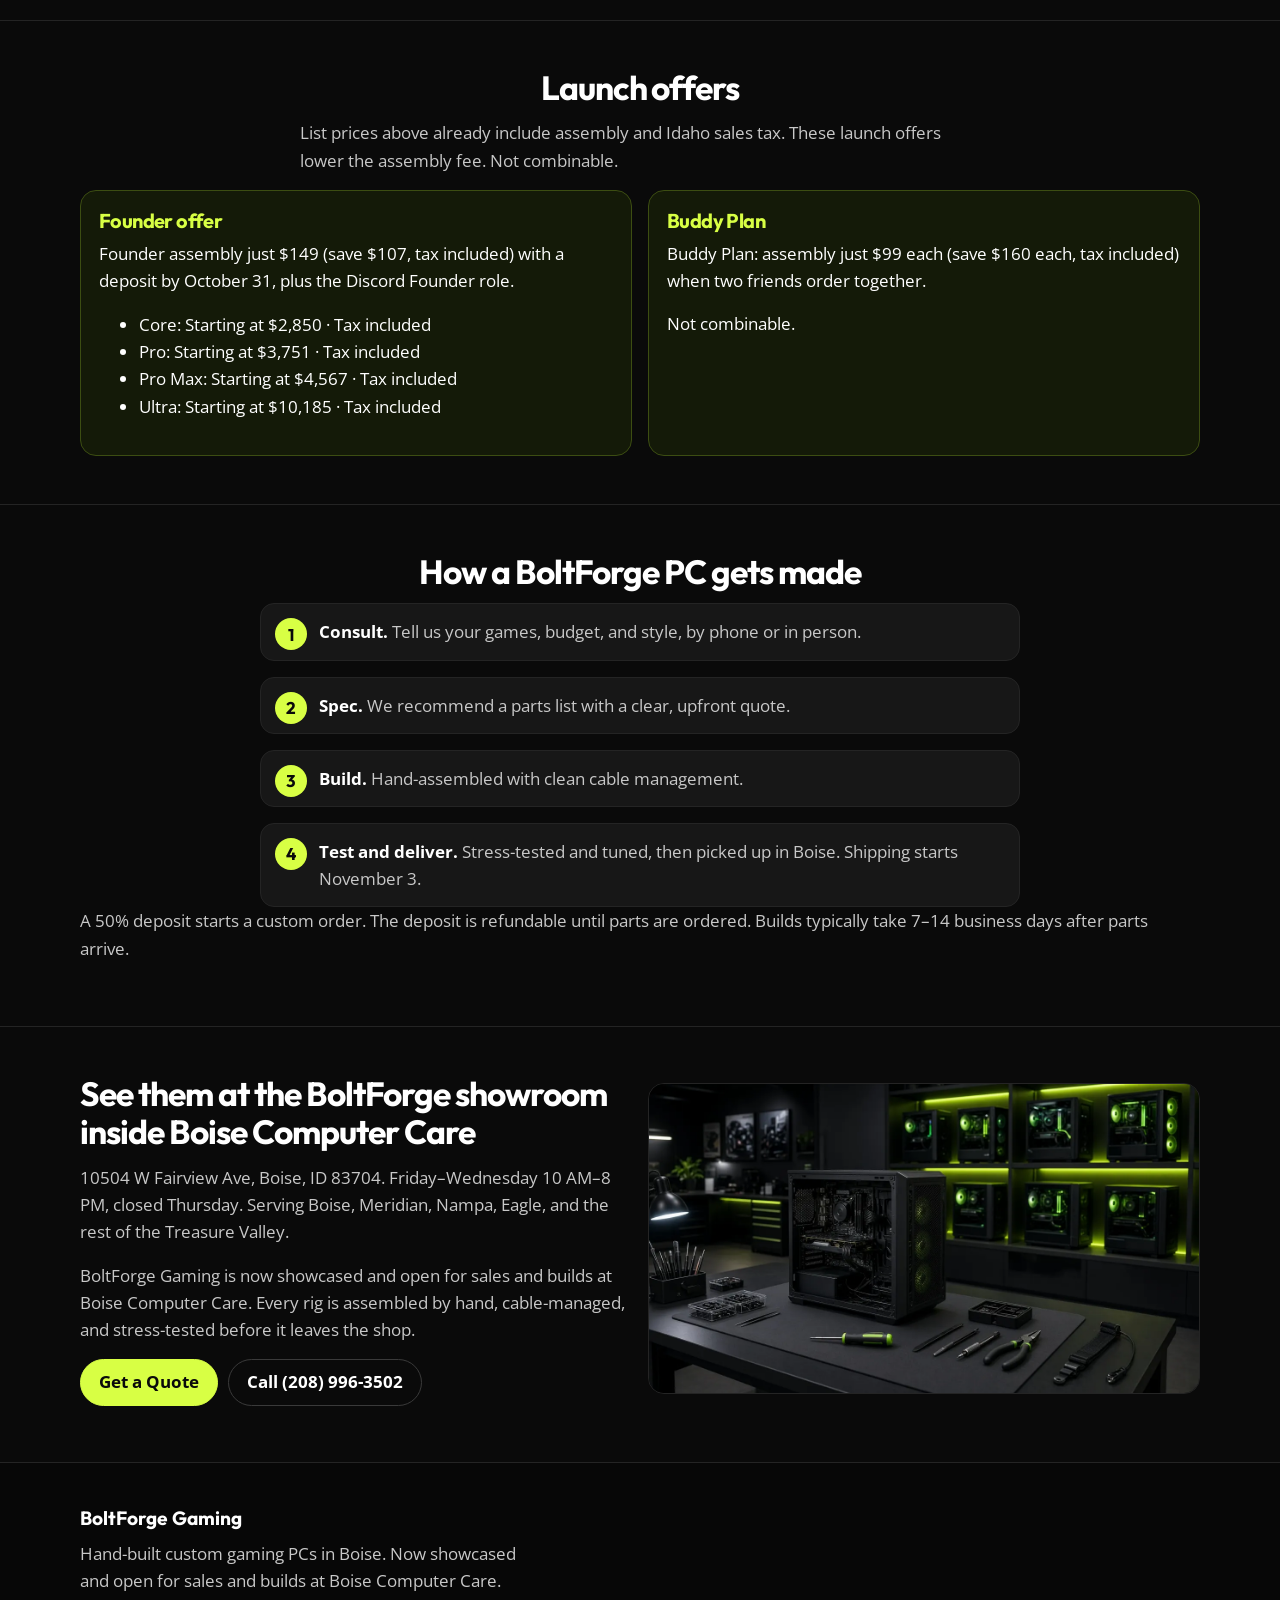
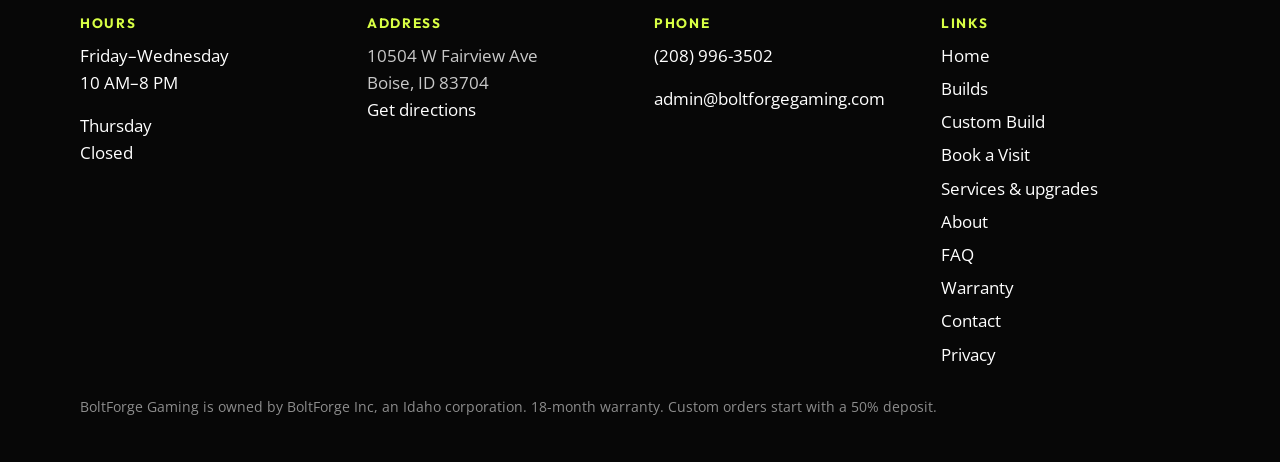
==== commit 5aea91ba: "feat(book): fold services into the visit page Zoho's free plan allows five pages, so upgrades live o" ====
--- a/docs/index.html
+++ b/docs/index.html
@@ -280,7 +280,7 @@
     <a class="logo" href="index.html"><img src="img/logo.svg" alt="BoltForge Gaming" width="171" height="40"></a>
     <button class="nav-toggle" type="button" aria-expanded="false" aria-controls="site-nav" aria-label="Open menu"><span class="nav-toggle-bars" aria-hidden="true"></span></button>
     <nav class="nav-links" id="site-nav" aria-label="Primary">
-      <a href="index.html" aria-current="page">Home</a><a href="builds.html">Builds</a><a href="custom-build.html">Custom Build</a><a href="services.html">Services</a><a href="about.html">About</a><a href="book.html">Book a Visit</a>
+      <a href="index.html" aria-current="page">Home</a><a href="builds.html">Builds</a><a href="custom-build.html">Custom Build</a><a href="book.html">Book a Visit</a><a href="about.html">About</a>
     </nav>
     <a class="btn nav-cta" href="about.html#contact">Get a Quote</a>
   </div>
@@ -429,8 +429,8 @@
           <li><a href="index.html">Home</a></li>
           <li><a href="builds.html">Builds</a></li>
           <li><a href="custom-build.html">Custom Build</a></li>
-          <li><a href="services.html">Services</a></li>
           <li><a href="book.html">Book a Visit</a></li>
+          <li><a href="book.html#services">Services &amp; upgrades</a></li>
           <li><a href="about.html#about">About</a></li>
           <li><a href="about.html#faq">FAQ</a></li>
           <li><a href="about.html#warranty">Warranty</a></li>
--- a/docs/css/site.css
+++ b/docs/css/site.css
@@ -243,10 +243,15 @@
 .bookings-frame {
   display: block;
   width: 100%;
-  min-height: 70vh;
+  height: 800px;
+  min-height: 800px;
   border: 0;
   border-radius: 16px;
   background: #111;
+}
+
+.bookings-open {
+  margin: 12px 0 0;
 }
 
 .bf-config .bf-book {
@@ -850,6 +855,11 @@
     min-height: 44px;
     display: inline-flex;
     align-items: center;
+  }
+
+  .bookings-frame {
+    height: 1200px;
+    min-height: 1200px;
   }
 
   .hero {
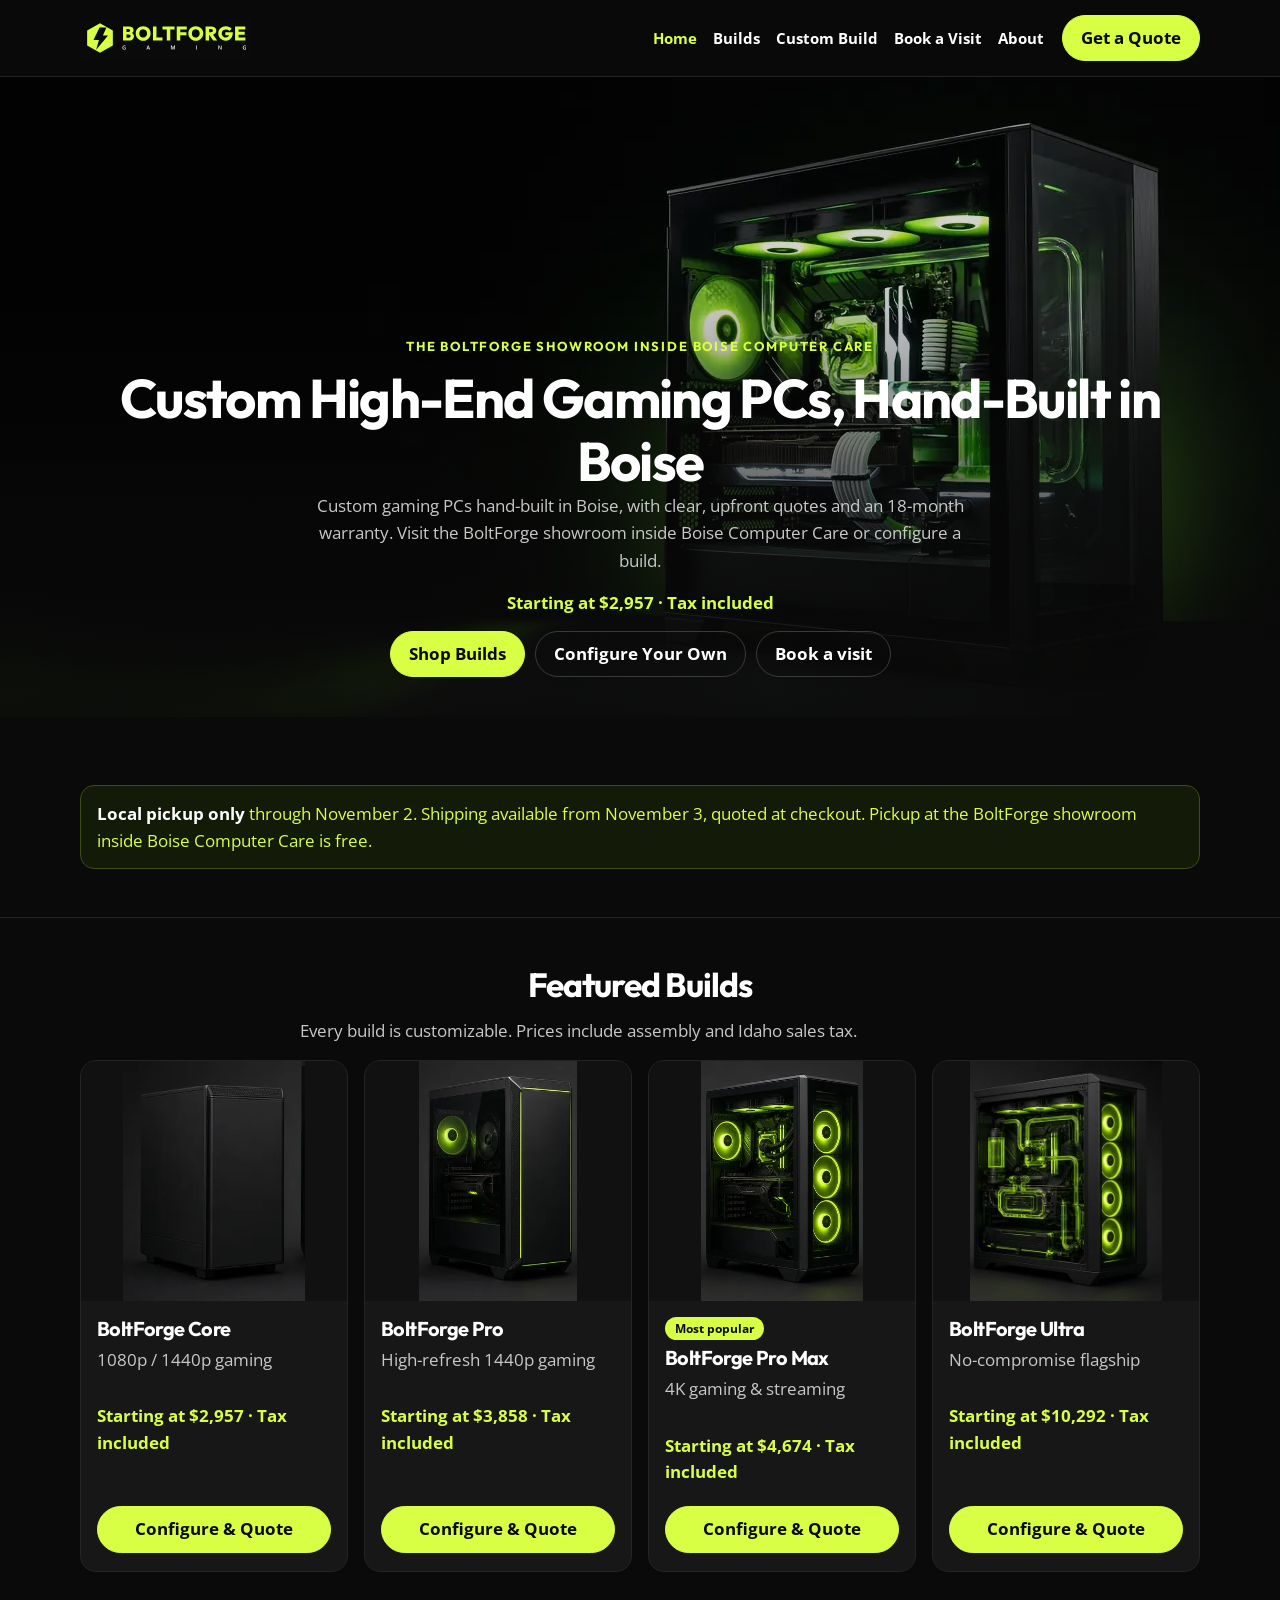
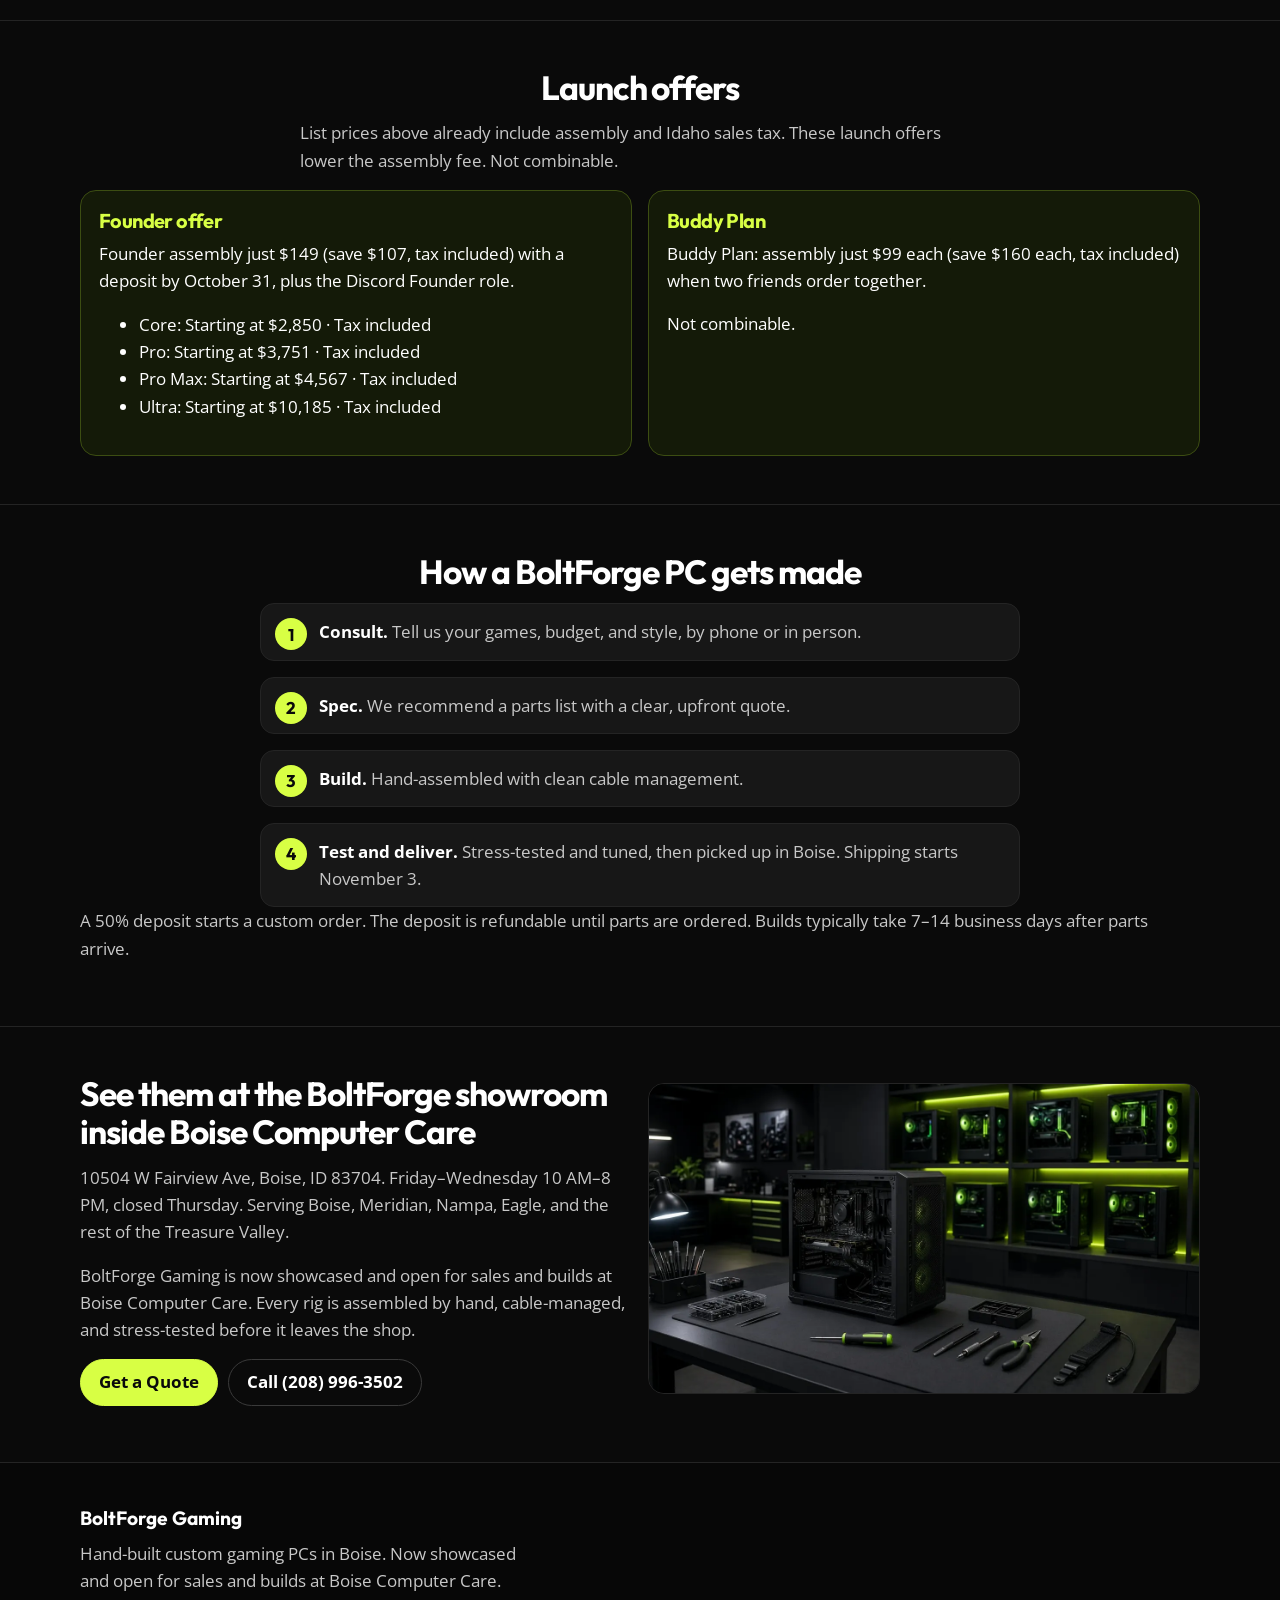
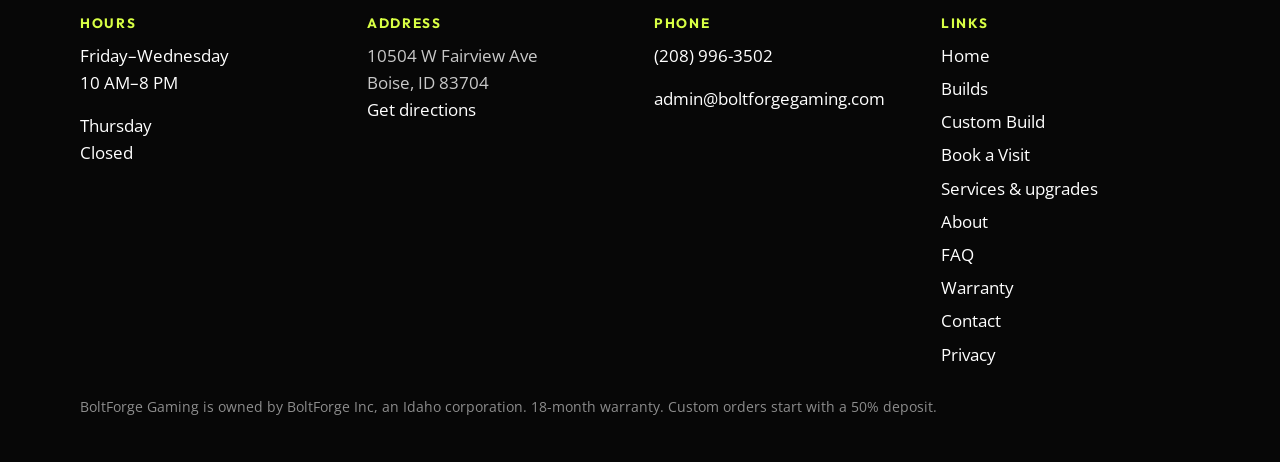
==== commit fee35d6e: "fix(copy): drop unapproved shipping fee amounts Shipping is local pickup through November 2, then qu" ====
--- a/docs/index.html
+++ b/docs/index.html
@@ -274,7 +274,6 @@
 </script>
 </head>
 <body>
-<a class="skip" href="#content">Skip to content</a>
 <header class="site-header">
   <div class="wrap nav">
     <a class="logo" href="index.html"><img src="img/logo.svg" alt="BoltForge Gaming" width="171" height="40"></a>
@@ -282,7 +281,7 @@
     <nav class="nav-links" id="site-nav" aria-label="Primary">
       <a href="index.html" aria-current="page">Home</a><a href="builds.html">Builds</a><a href="custom-build.html">Custom Build</a><a href="book.html">Book a Visit</a><a href="about.html">About</a>
     </nav>
-    <a class="btn nav-cta" href="about.html#contact">Get a Quote</a>
+    <a class="btn nav-cta" href="about.html">Get a Quote</a>
   </div>
 </header>
 <main id="content">
@@ -303,7 +302,7 @@
 </section>
 <section class="band">
   <div class="wrap">
-    <p class="notice"><strong>Local pickup only</strong> for the first 30 days, through November 2. Shipping starts November 3. Pickup at the BoltForge showroom inside Boise Computer Care is free. After that, shipping is $79 standard or $149 expedited, and free on orders of $3,000 or more.</p>
+    <p class="notice"><strong>Local pickup only</strong> through November 2. Shipping available from November 3, quoted at checkout. Pickup at the BoltForge showroom inside Boise Computer Care is free.</p>
   </div>
 </section>
 <section class="band" id="builds">
@@ -396,7 +395,7 @@
       <p class="muted">10504 W Fairview Ave, Boise, ID 83704. Friday–Wednesday 10 AM–8 PM, closed Thursday. Serving Boise, Meridian, Nampa, Eagle, and the rest of the Treasure Valley.</p>
       <p class="muted">BoltForge Gaming is now showcased and open for sales and builds at Boise Computer Care. Every rig is assembled by hand, cable-managed, and stress-tested before it leaves the shop.</p>
       <div class="actions left">
-        <a class="btn" href="about.html#contact">Get a Quote</a>
+        <a class="btn" href="about.html">Get a Quote</a>
         <a class="btn ghost" href="tel:+12089963502">Call (208) 996-3502</a>
       </div>
     </div>
@@ -430,12 +429,12 @@
           <li><a href="builds.html">Builds</a></li>
           <li><a href="custom-build.html">Custom Build</a></li>
           <li><a href="book.html">Book a Visit</a></li>
-          <li><a href="book.html#services">Services &amp; upgrades</a></li>
-          <li><a href="about.html#about">About</a></li>
-          <li><a href="about.html#faq">FAQ</a></li>
-          <li><a href="about.html#warranty">Warranty</a></li>
-          <li><a href="about.html#contact">Contact</a></li>
-          <li><a href="about.html#privacy">Privacy</a></li>
+          <li><a href="book.html">Services &amp; upgrades</a></li>
+          <li><a href="about.html">About</a></li>
+          <li><a href="about.html">FAQ</a></li>
+          <li><a href="about.html">Warranty</a></li>
+          <li><a href="about.html">Contact</a></li>
+          <li><a href="about.html">Privacy</a></li>
         </ul>
       </div>
     </div>
--- a/docs/css/site.css
+++ b/docs/css/site.css
@@ -233,13 +233,6 @@
   gap: 16px;
 }
 
-.bookings-fallback {
-  background: var(--card);
-  border: 1px solid var(--line);
-  border-radius: 16px;
-  padding: 18px;
-}
-
 .bookings-frame {
   display: block;
   width: 100%;
@@ -252,6 +245,12 @@
 
 .bookings-open {
   margin: 12px 0 0;
+}
+
+.bookings-call {
+  margin: 4px 0 0;
+  color: var(--muted);
+  font-size: 14px;
 }
 
 .bf-config .bf-book {
